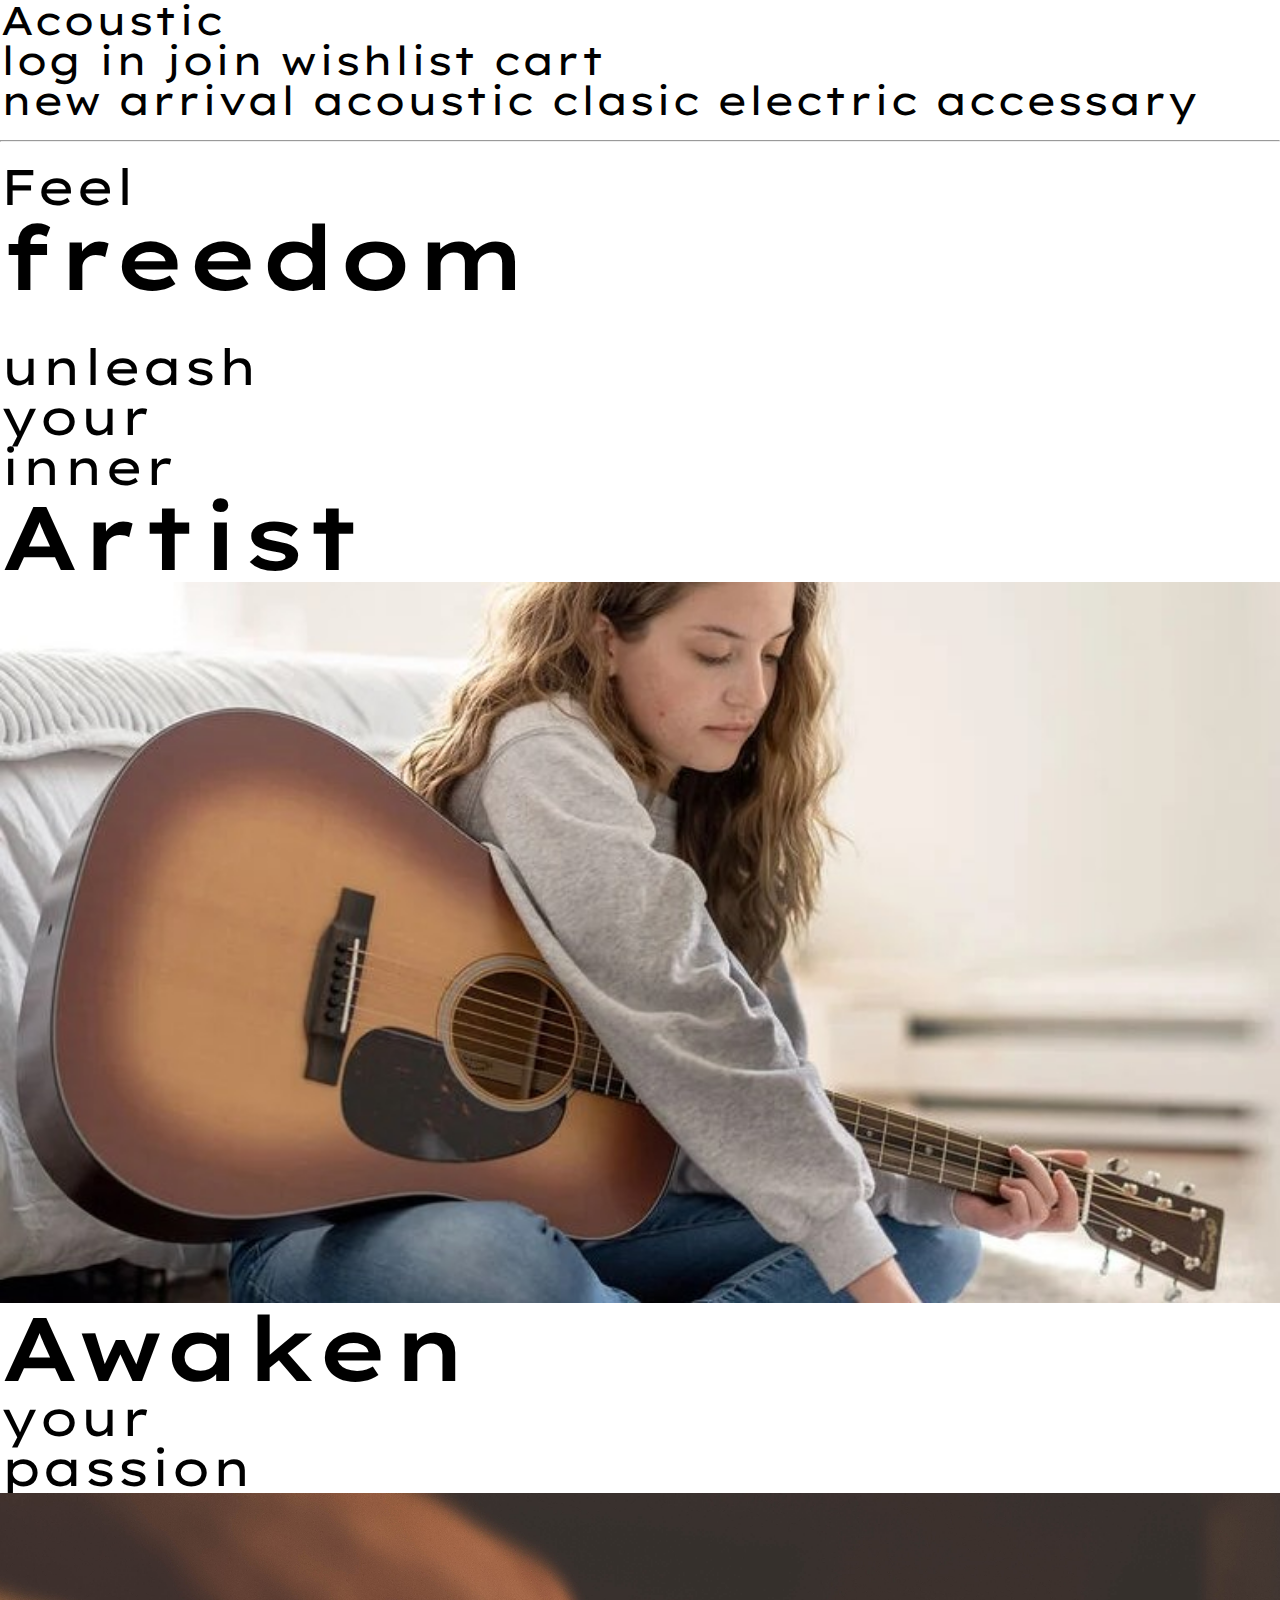
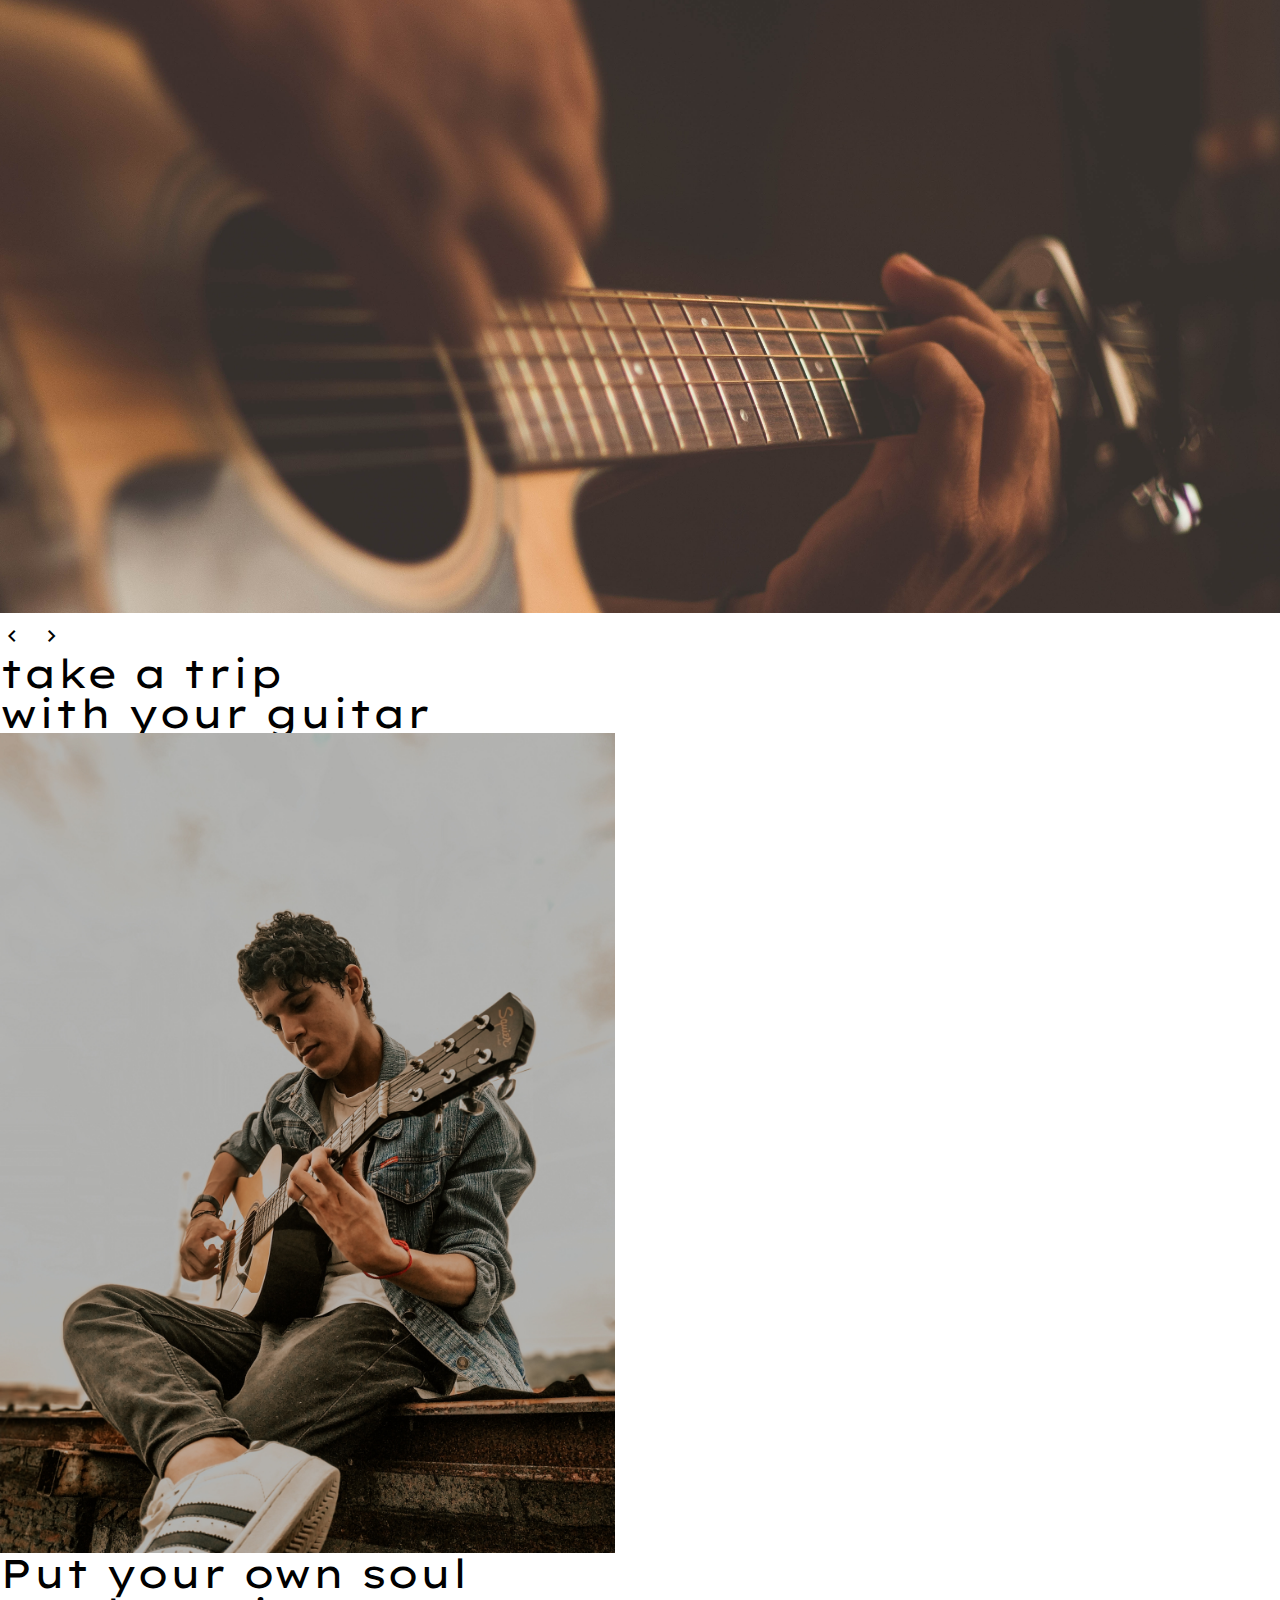
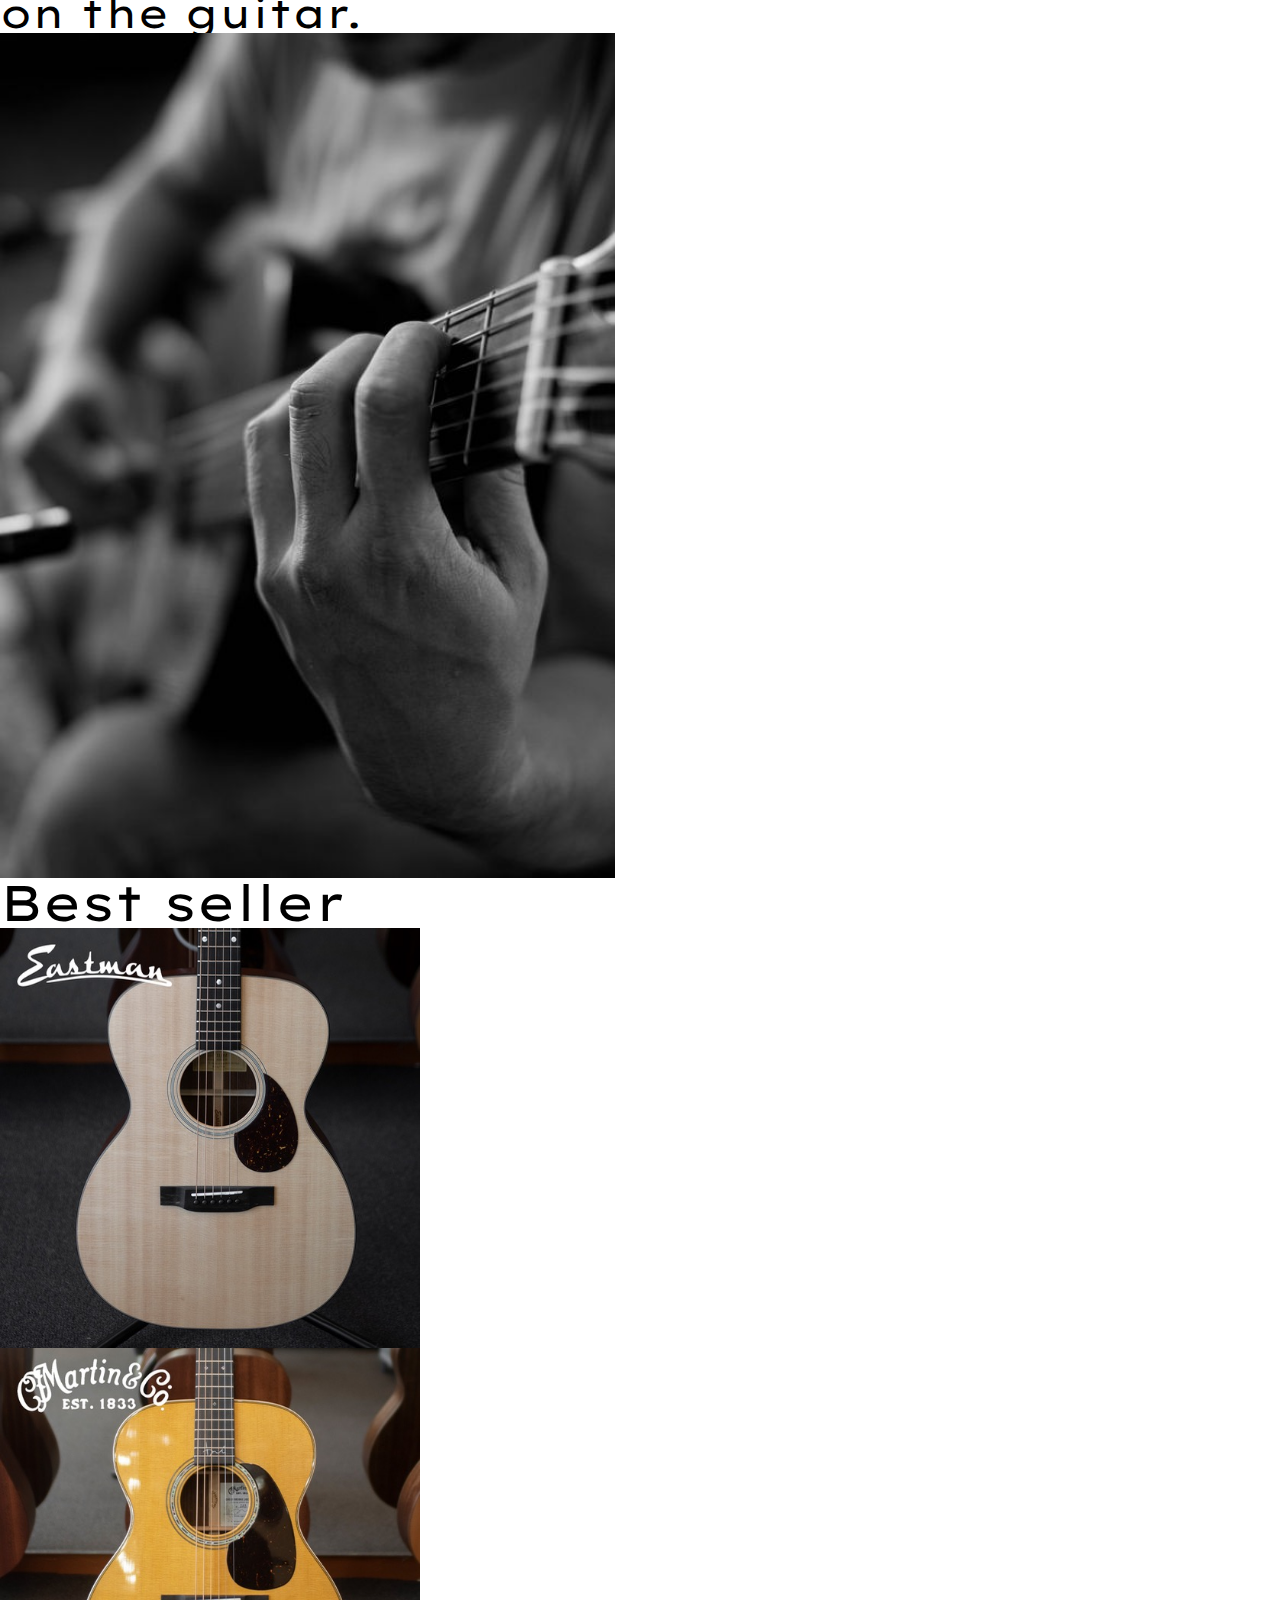
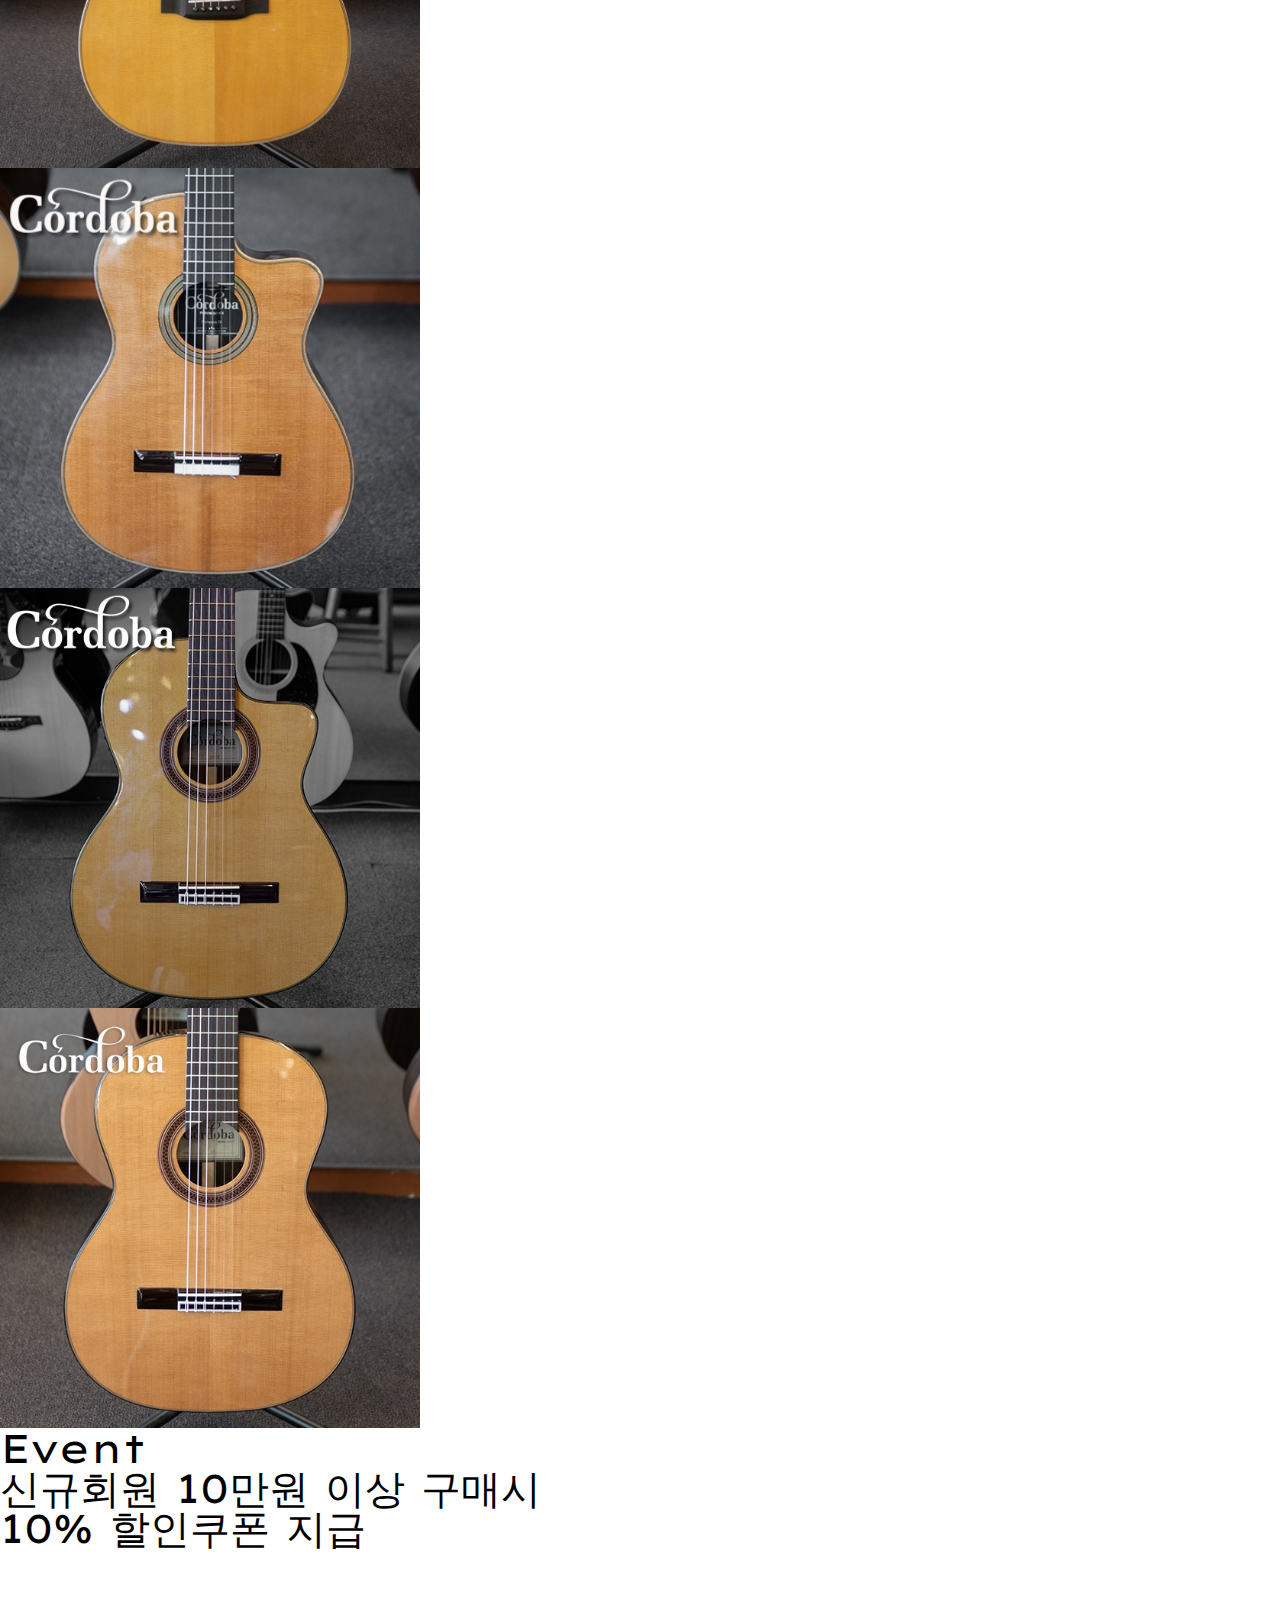
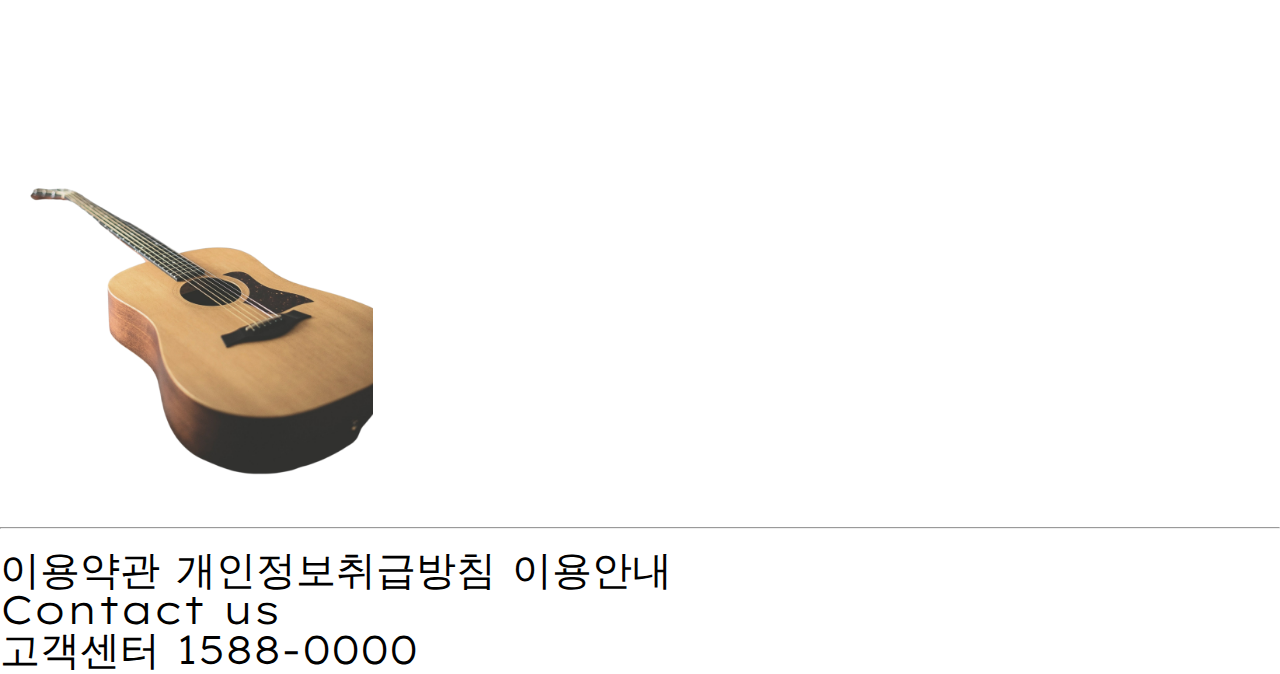
==== index.html @ c65e342c "mainpage>index, css 폴더 생성, normalize.css,reset.css 생성" ====
<!DOCTYPE html>
<html lang="en">

<head>
    <meta charset="UTF-8">
    <meta name="viewport" content="width=device-width, initial-scale=1.0">
    <title>Acoustic</title>
    <link rel="stylesheet" href="css/common.css">
    <link rel="stylesheet"
        href="https://fonts.googleapis.com/css2?family=Material+Symbols+Outlined:opsz,wght,FILL,GRAD@48,400,0,0" />
    <link rel="stylesheet" href="//cdn.jsdelivr.net/npm/slick-carousel@1.8.1/slick/slick.css" />
    <script src="//code.jquery.com/jquery-1.11.0.min.js"></script>
    <script src="//cdn.jsdelivr.net/npm/slick-carousel@1.8.1/slick/slick.min.js"></script>
    <script>
        $(document).ready(function () {
            $('.banner_slide').slick({
                dots: true,
                infinite: true,
                speed: 500,
                fade: true,
                cssEase: 'linear'
            });
            $('.best_seller_slide').slick({
                infinite: true,
                slidesToShow: 3,
                slidesToScroll: 3
            });
        });
    </script>
</head>

<body>
    <header>
        <div class="container">
            <h1><a href="index.html">Acoustic</a></h1>
            <nav>
                <ul>
                    <li class="hd_member_tt">
                        <a href="login.html">log in</a>
                        <a href="join.html">join</a>
                        <a href="wishlist.html">wishlist</a>
                        <a href="cart.html">cart</a>
                    </li>
                    <li class="hd_page_tt">
                        <a href="new_arrival.html">new arrival</a>
                        <a href="acoustic.html">acoustic</a>
                        <a href="clasic.html">clasic</a>
                        <a href="electric.html">electric</a>
                        <a href="accessary.html">accessary</a>
                    </li>
                </ul>
            </nav>
        </div>
        <hr>
    </header>
    <section class="banner">
        <ul class="banner_slide" style="font-family: 'Lexend Exa' sans-serif;">
            <li>
                <p class="banner_tt">
                    Feel <br> 
                    <span class="banner_hl">freedom</span>
                </p>
                <img src="img/banner1.jpg" alt="" width="1280px">
            </li>
            <li>
                <p class="banner_tt">
                    unleash <br> your <br> inner <br>
                    <span class="banner_hl">Artist</span>
                </p>
                <img src="img/banner2.jpg" alt="" width="1280px">
            </li>
            <li>
                <p class="banner_tt">
                    <span class="banner_hl">Awaken</span> <br> 
                    <span class="banner_small">your</span> <br> passion
                </p>
                <img src="img/banner3.jpg" alt="" width="1280px">
            </li>
        </ul>
        <span class="material-symbols-outlined next-btn">chevron_left</span>
        <span class="material-symbols-outlined prev-btn">chevron_right</span>
    </section>
    <section class="features">
        <ul class="feature_list">
            <li>
                <p>take a trip <br>with your guitar</p>
                <img src="img/feature1.jpg" alt="" width="615.2px">
            </li>
            <li>
                <p>Put your own soul <br>on the guitar.</p>
                <img src="img/feature2.jpg" alt="" width="615.2px">
            </li>
        </ul>
    </section>
    <section class="bestSeller">
        <h2 class="bestSeller_tt">Best seller</h2>
        <ul class="best_seller_slide">
            <li>
                <a href="product/Eastman 이스트만 올솔리드 E1OM 어쿠스틱 기타/Eastman 이스트만 올솔리드 E1OM 어쿠스틱 기타.html">
                    <img src="product/Eastman 이스트만 올솔리드 E1OM 어쿠스틱 기타/Eastman 이스트만 올솔리드 E1OM 어쿠스틱 기타_1.jpg" alt="" width="420px">
                </a>
            </li>
            <li>
                <a href="product/Martin 000-28 Brooke Ligertwood 브룩 리거트우드 시그니쳐/Martin 000-28 Brooke Ligertwood 브룩 리거트우드 시그니쳐.html">
                    <img src="product/Martin 000-28 Brooke Ligertwood 브룩 리거트우드 시그니쳐/Martin 000-28 Brooke Ligertwood 브룩 리거트우드 시그니쳐_1.jpg" alt="" width="420px">
                </a>
            </li>
            <li>
                <a href="product/Cordoba 코르도바 퓨전 클래식기타 Fusion Orchestra 오케스트라 CE CD (48mm 너트너비)/Cordoba 코르도바 퓨전 클래식기타 Fusion Orchestra 오케스트라 CE CD (48mm 너트너비).html">
                    <img src="product/Cordoba 코르도바 퓨전 클래식기타 Fusion Orchestra 오케스트라 CE CD (48mm 너트너비)/Cordoba 코르도바 퓨전 클래식기타 Fusion Orchestra 오케스트라 CE CD (48mm 너트너비)_1.jpg" alt="" width="420px">
                </a>
            </li>
            <li>
                <a href="Cordoba 코르도바 클래식기타 C7-CE.html">
                    <img src="product/Cordoba 코르도바 클래식기타 C7-CE/Cordoba 코르도바 클래식기타 C7-CE.jpg" alt="" width="420px">
                </a>
            </li>
            <li>
                <a href="Cordoba 코르도바 C7 CD 입문용 클래식기타.html">
                    <img src="product/Cordoba 코르도바 C7 CD 입문용 클래식기타/Cordoba 코르도바 C7 CD 입문용 클래식기타.jpg" alt="" width="420px">
                </a>
            </li>
        </ul>
    </section>
    <section class="event">
        <div class="event_text">
            <span>Event</span><br>
            <span>신규회원 10만원 이상 구매시</span><br>
            <span>10% 할인쿠폰 지급</span>
        </div>
        <img src="img/event.png" alt="" height="558.6px">
    </section>
    <footer>
        <hr>
        <ul class="footer_tt">
            <li>
                <a href="#">이용약관</a>
                <a href="#">개인정보취급방침</a>
                <a href="#">이용안내</a>
            </li>
        </ul>
        <div class="contact_us_tt">
            <p>Contact us</p>
            <p>고객센터 1588-0000</p>
        </div>
    </footer>
</body>

</html>
---- css/common.css ----
@import url(normalize.css);
@import url(reset.css);
@import url('https://fonts.googleapis.com/css2?family=Inter&family=Lexend&family=Lexend+Deca:wght@300&family=Lexend+Exa&family=Lexend+Giga:wght@200;300;400;600;700&family=Lexend+Mega:wght@600&display=swap');

/* 레이아웃 */
section{
    width: 1280px;
    margin: 0 auto;
}

/* 제목 위계 */
body{
    font-size: 40px;
    font-family: 'Lexend Giga', sans-serif;
}
.banner_tt{
    font-size: 50px;
    font-family: 'Lexend Exa' sans-serif;
}
.banner_hl{
    font-size: 90px;
    font-family: 'Lexend Mega', sans-serif; 
    font-weight: 600;
}
.banner_samall{
    font-size: 40px;
}
.bestSeller_tt{
    font-size: 50px;
}
.head_tt{
    font-family: 'Inter', sans-serif;
}
.footer_tt{
    font-weight: 200;
}
.contact_us_tt{
    font-weight: 300;
}
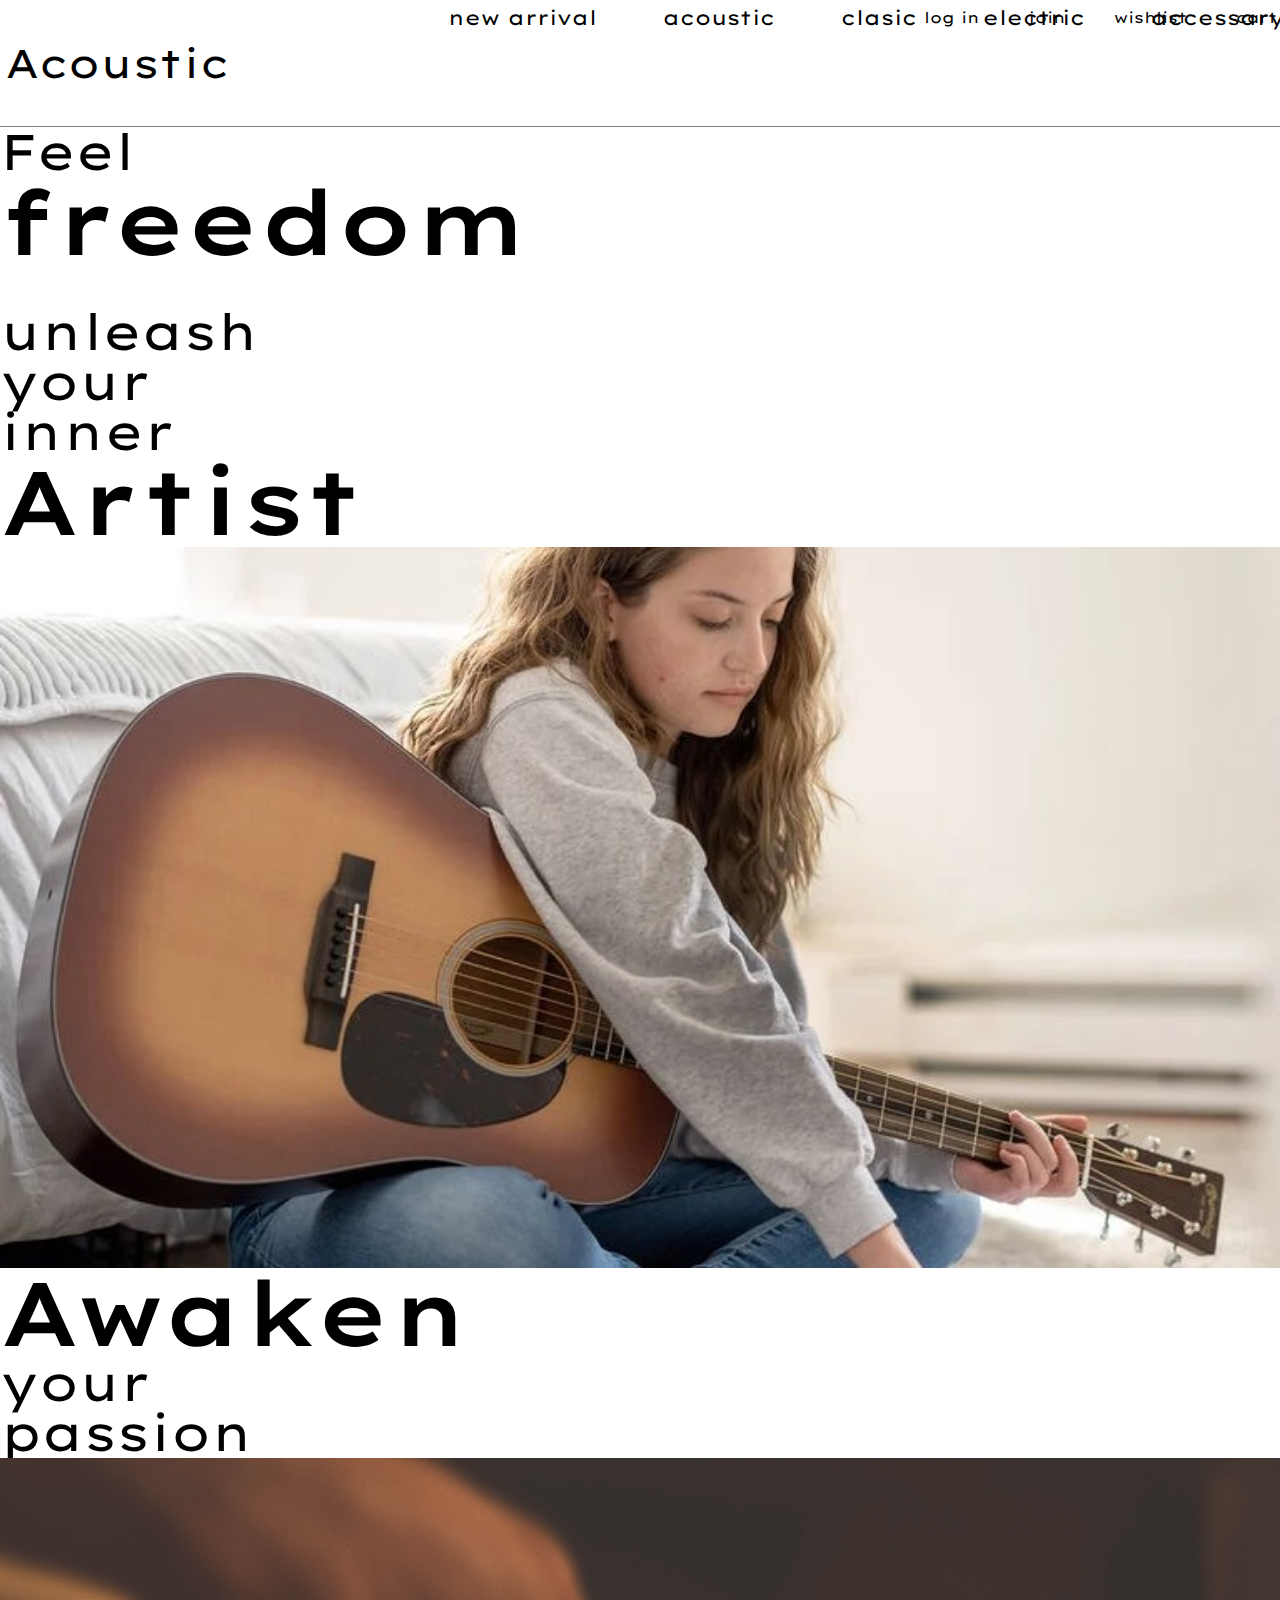
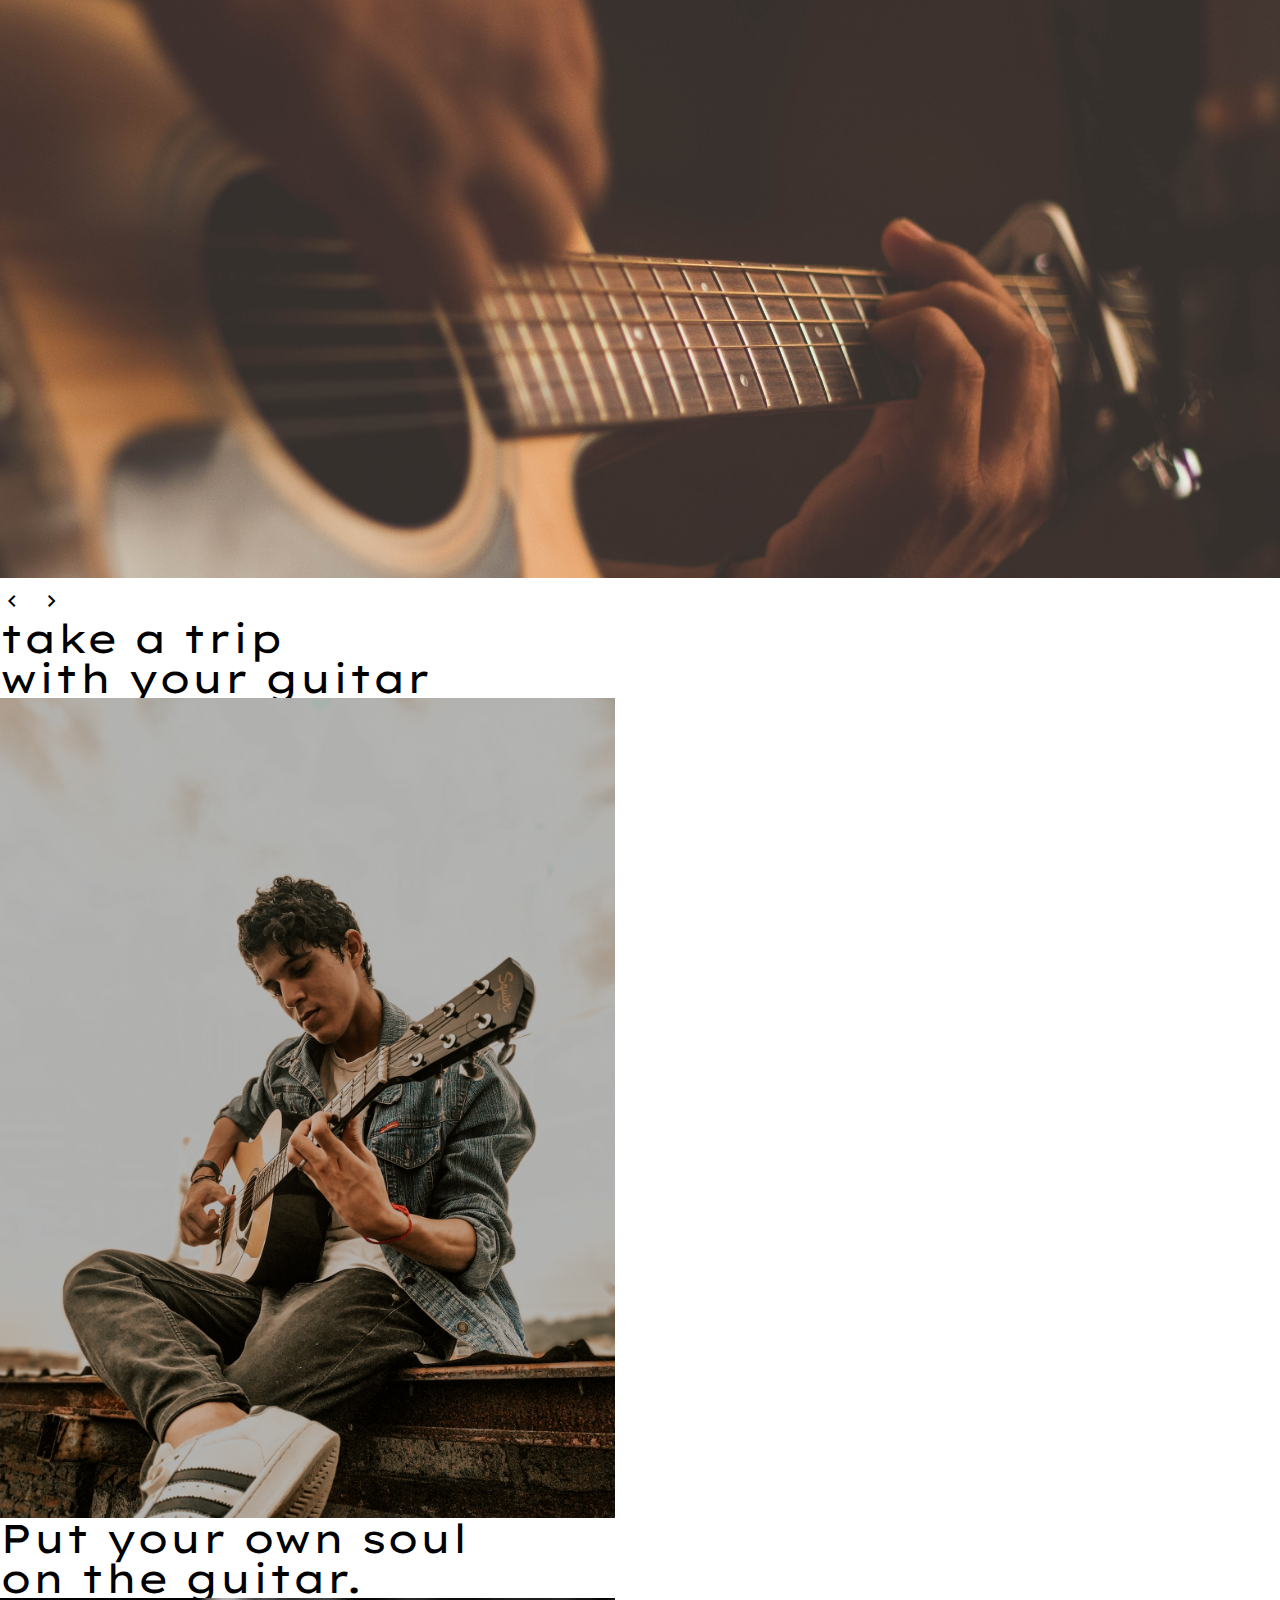
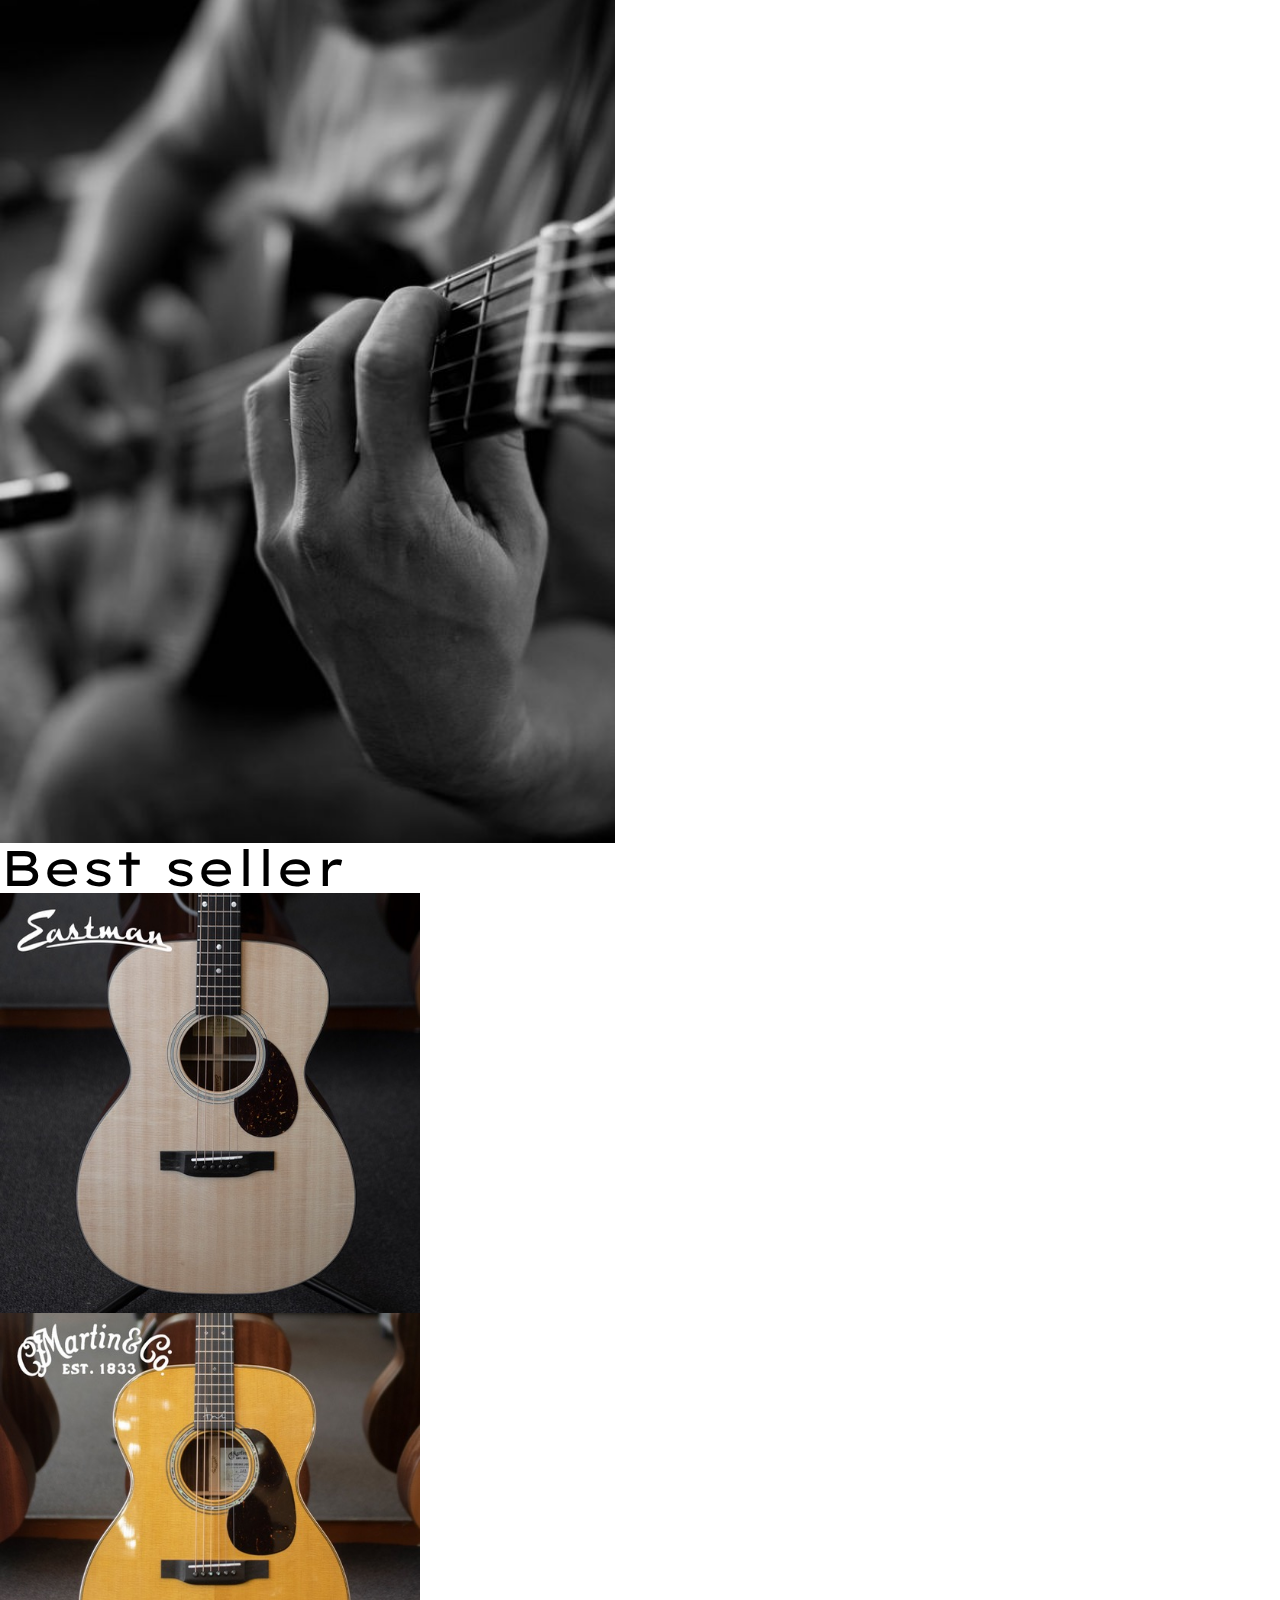
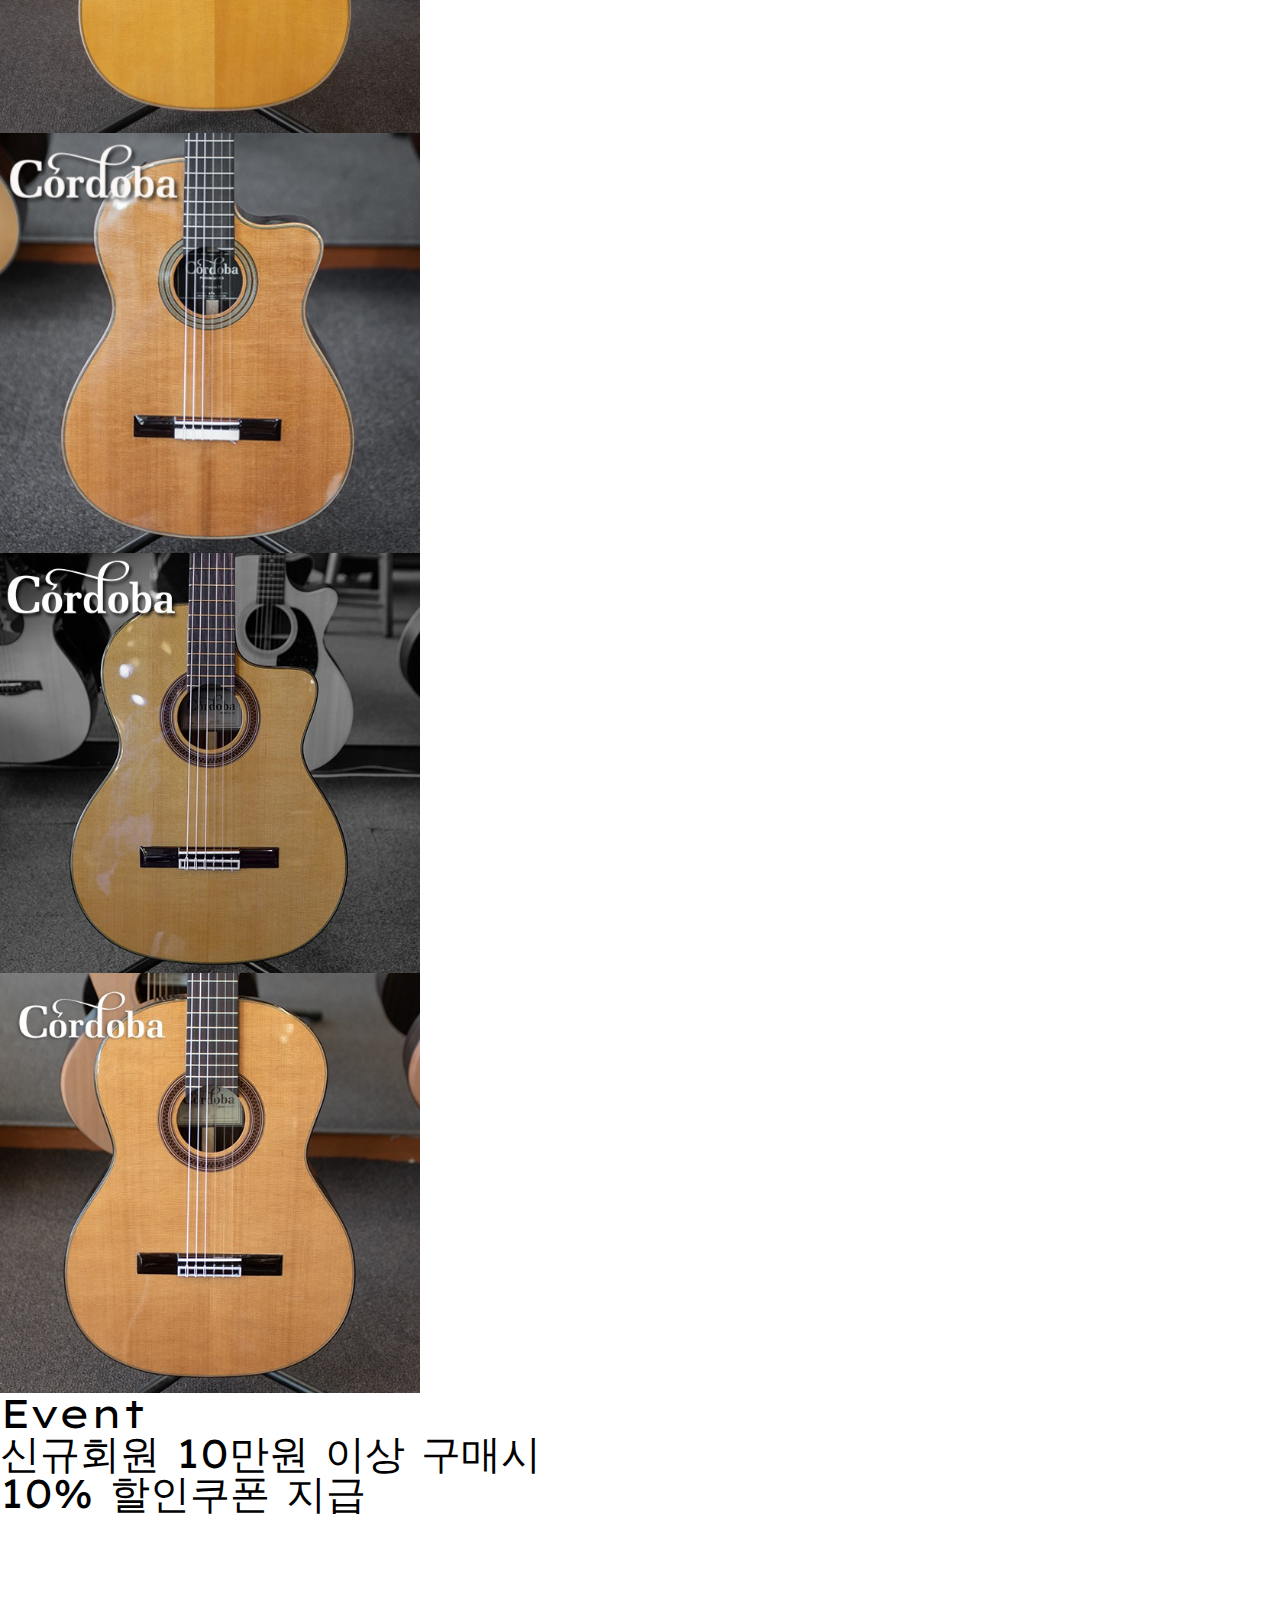
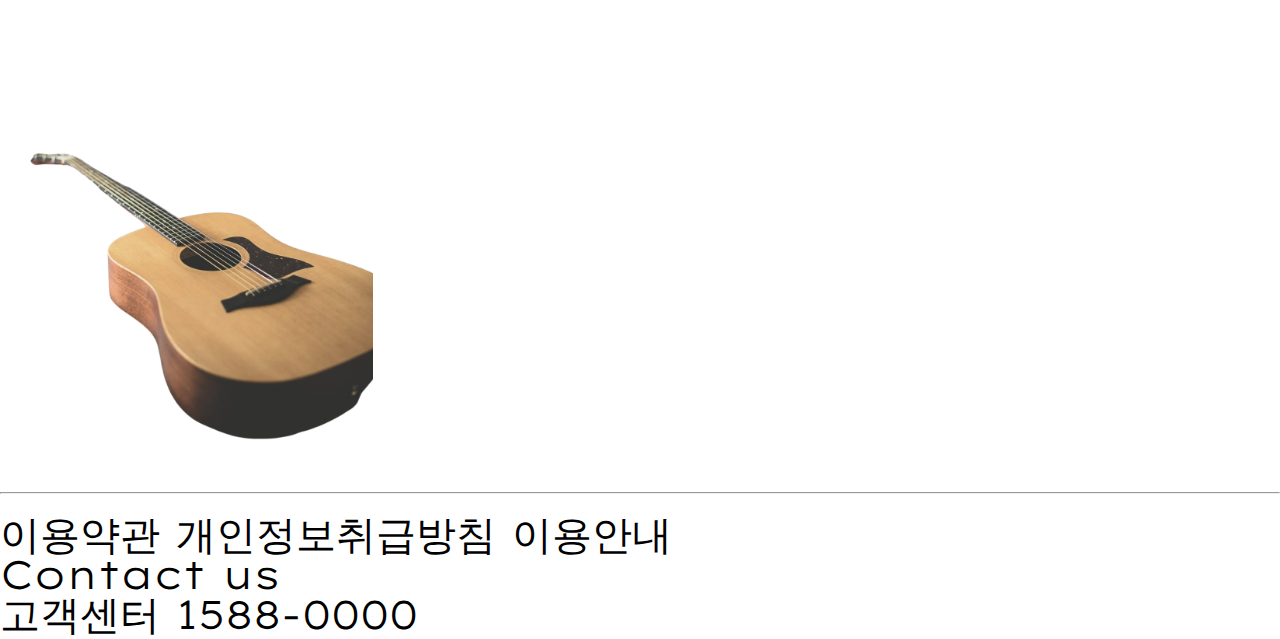
==== commit ec2de877: "header CSS 추가" ====
--- a/index.html
+++ b/index.html
@@ -34,7 +34,7 @@
         <div class="container">
             <h1><a href="index.html">Acoustic</a></h1>
             <nav>
-                <ul>
+                <ul class="header_list">
                     <li class="hd_member_tt">
                         <a href="login.html">log in</a>
                         <a href="join.html">join</a>
@@ -51,7 +51,6 @@
                 </ul>
             </nav>
         </div>
-        <hr>
     </header>
     <section class="banner">
         <ul class="banner_slide" style="font-family: 'Lexend Exa' sans-serif;">
@@ -128,7 +127,7 @@
             <span>신규회원 10만원 이상 구매시</span><br>
             <span>10% 할인쿠폰 지급</span>
         </div>
-        <img src="img/event.png" alt="" height="558.6px">
+        <img class="eventImg" src="img/event.png" alt="" height="558.6px">
     </section>
     <footer>
         <hr>
--- a/css/common.css
+++ b/css/common.css
@@ -3,37 +3,99 @@
 @import url('https://fonts.googleapis.com/css2?family=Inter&family=Lexend&family=Lexend+Deca:wght@300&family=Lexend+Exa&family=Lexend+Giga:wght@200;300;400;600;700&family=Lexend+Mega:wght@600&display=swap');
 
 /* 레이아웃 */
-section{
+section {
     width: 1280px;
     margin: 0 auto;
 }
 
 /* 제목 위계 */
-body{
+body {
     font-size: 40px;
     font-family: 'Lexend Giga', sans-serif;
 }
-.banner_tt{
+
+.hd_member_tt {
+    font-size: 15px;
+    line-height: 26px;
+}
+
+.hd_page_tt {
+    font-size: 20px;
+    line-height: 26px;
+}
+
+.banner_tt {
     font-size: 50px;
     font-family: 'Lexend Exa' sans-serif;
 }
-.banner_hl{
+
+.banner_hl {
     font-size: 90px;
-    font-family: 'Lexend Mega', sans-serif; 
+    font-family: 'Lexend Mega', sans-serif;
     font-weight: 600;
 }
-.banner_samall{
+
+.banner_samall {
     font-size: 40px;
 }
-.bestSeller_tt{
+
+.bestSeller_tt {
     font-size: 50px;
 }
-.head_tt{
+
+.head_tt {
     font-family: 'Inter', sans-serif;
 }
-.footer_tt{
+
+.footer_tt {
     font-weight: 200;
 }
-.contact_us_tt{
+
+.contact_us_tt {
     font-weight: 300;
+}
+
+/* 헤더 */
+header {
+    width: 1920px auto;
+    flex-shrink: 0;
+    padding: 5px;
+    border-bottom: 1px solid gray;
+}
+
+.container{
+    width: 1280px;
+    margin: 0 auto;
+    display: flex;
+    justify-content: space-between;
+    align-items: center;
+}
+
+.header_list{
+    position: relative;
+    height: 116px;
+}
+
+.hd_page_tt {
+    flex-direction: row;
+    flex-shrink: 0;
+}
+
+.hd_page_tt a{
+    padding-left: 58px;
+}
+
+.hd_member_tt{
+    position: absolute;
+    top: 0;
+    right: 8px;
+    text-align: center;
+}
+
+.hd_member_tt a{
+    padding-left: 43px;
+}
+
+body>header>hr{
+    width: 1920px;
 }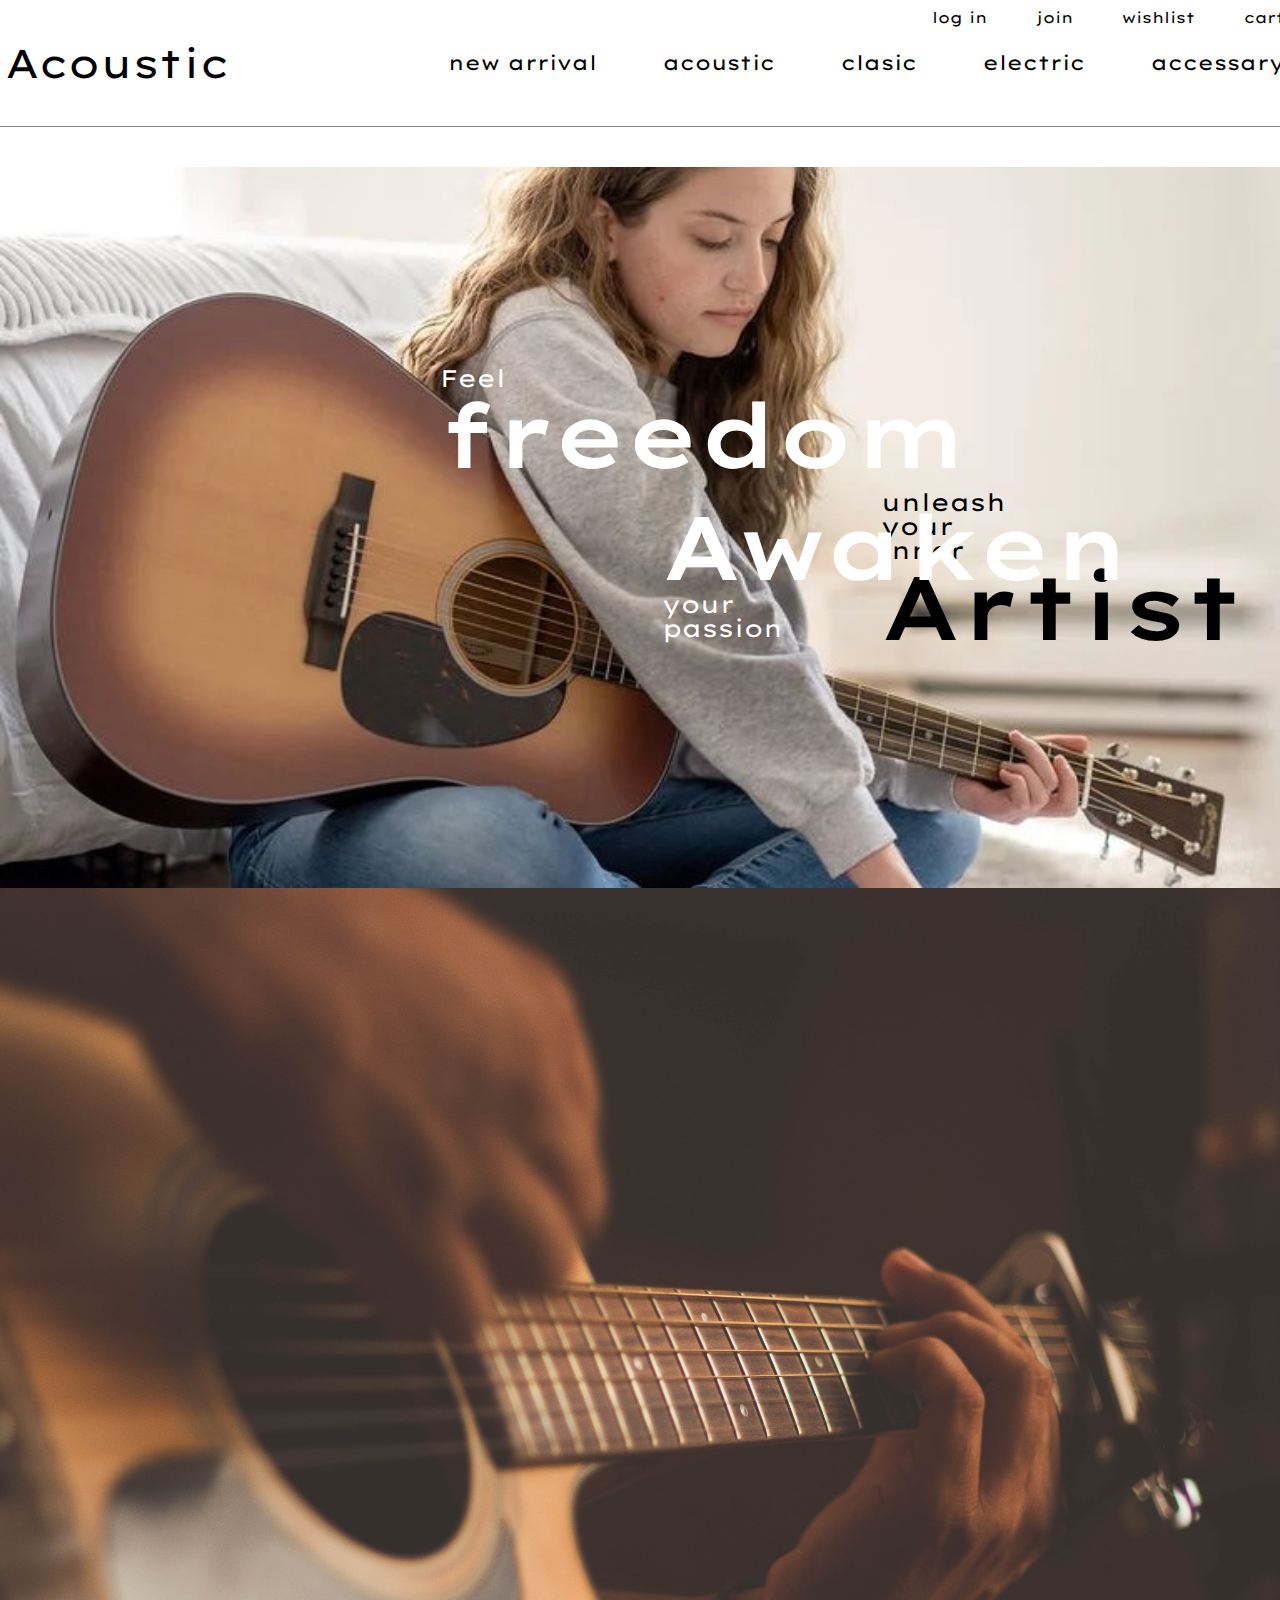
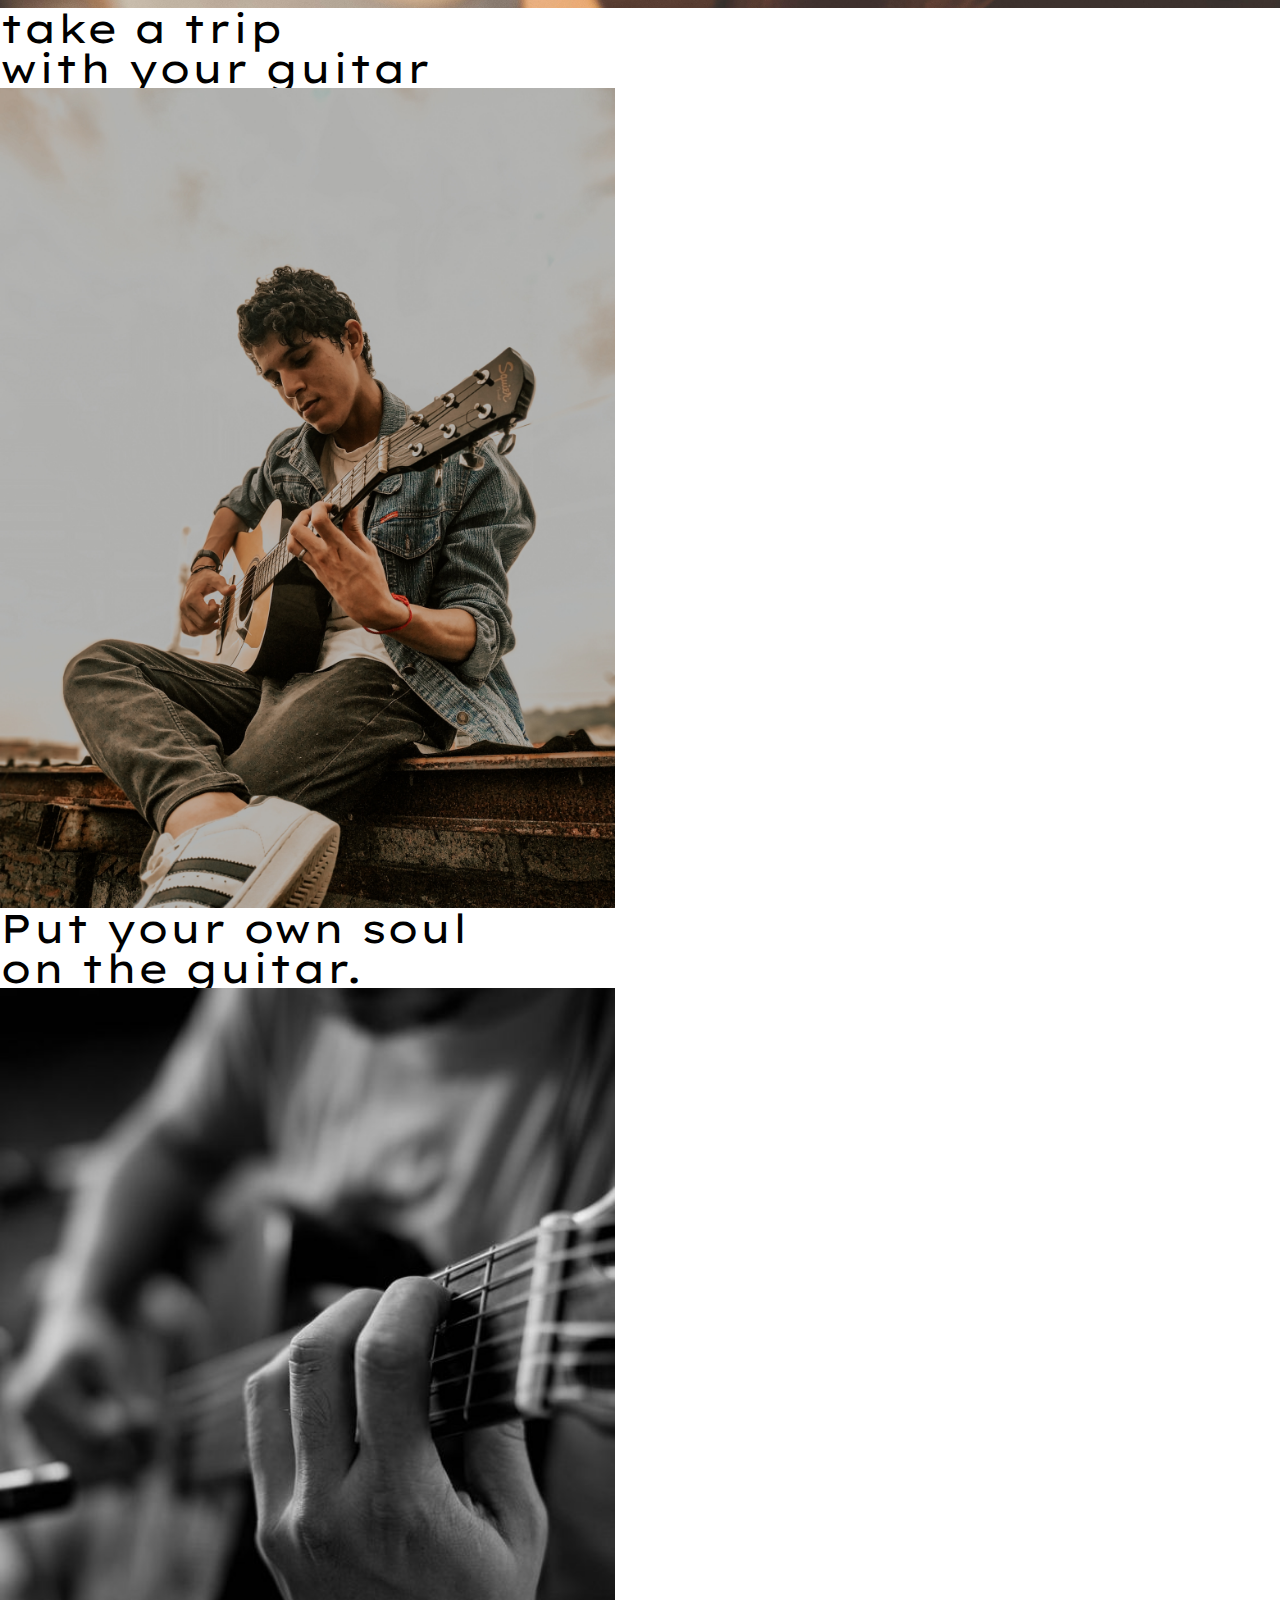
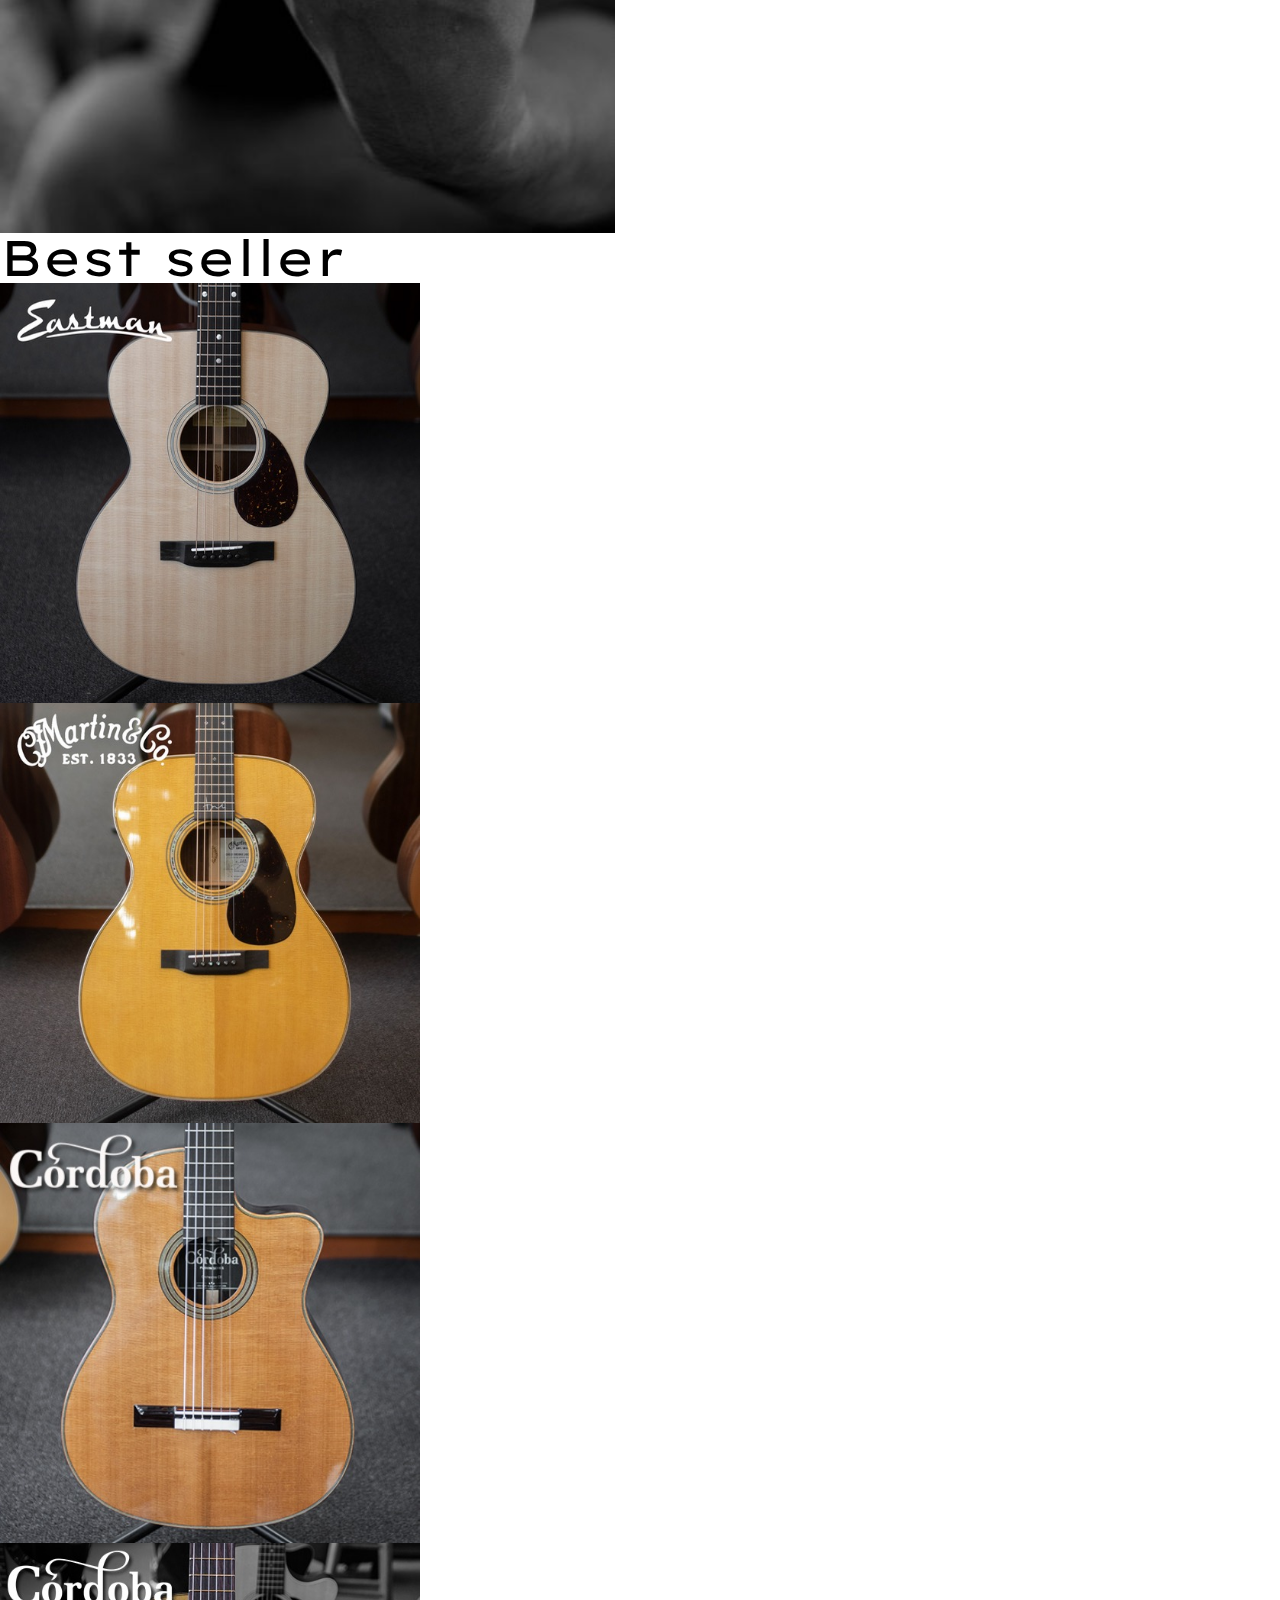
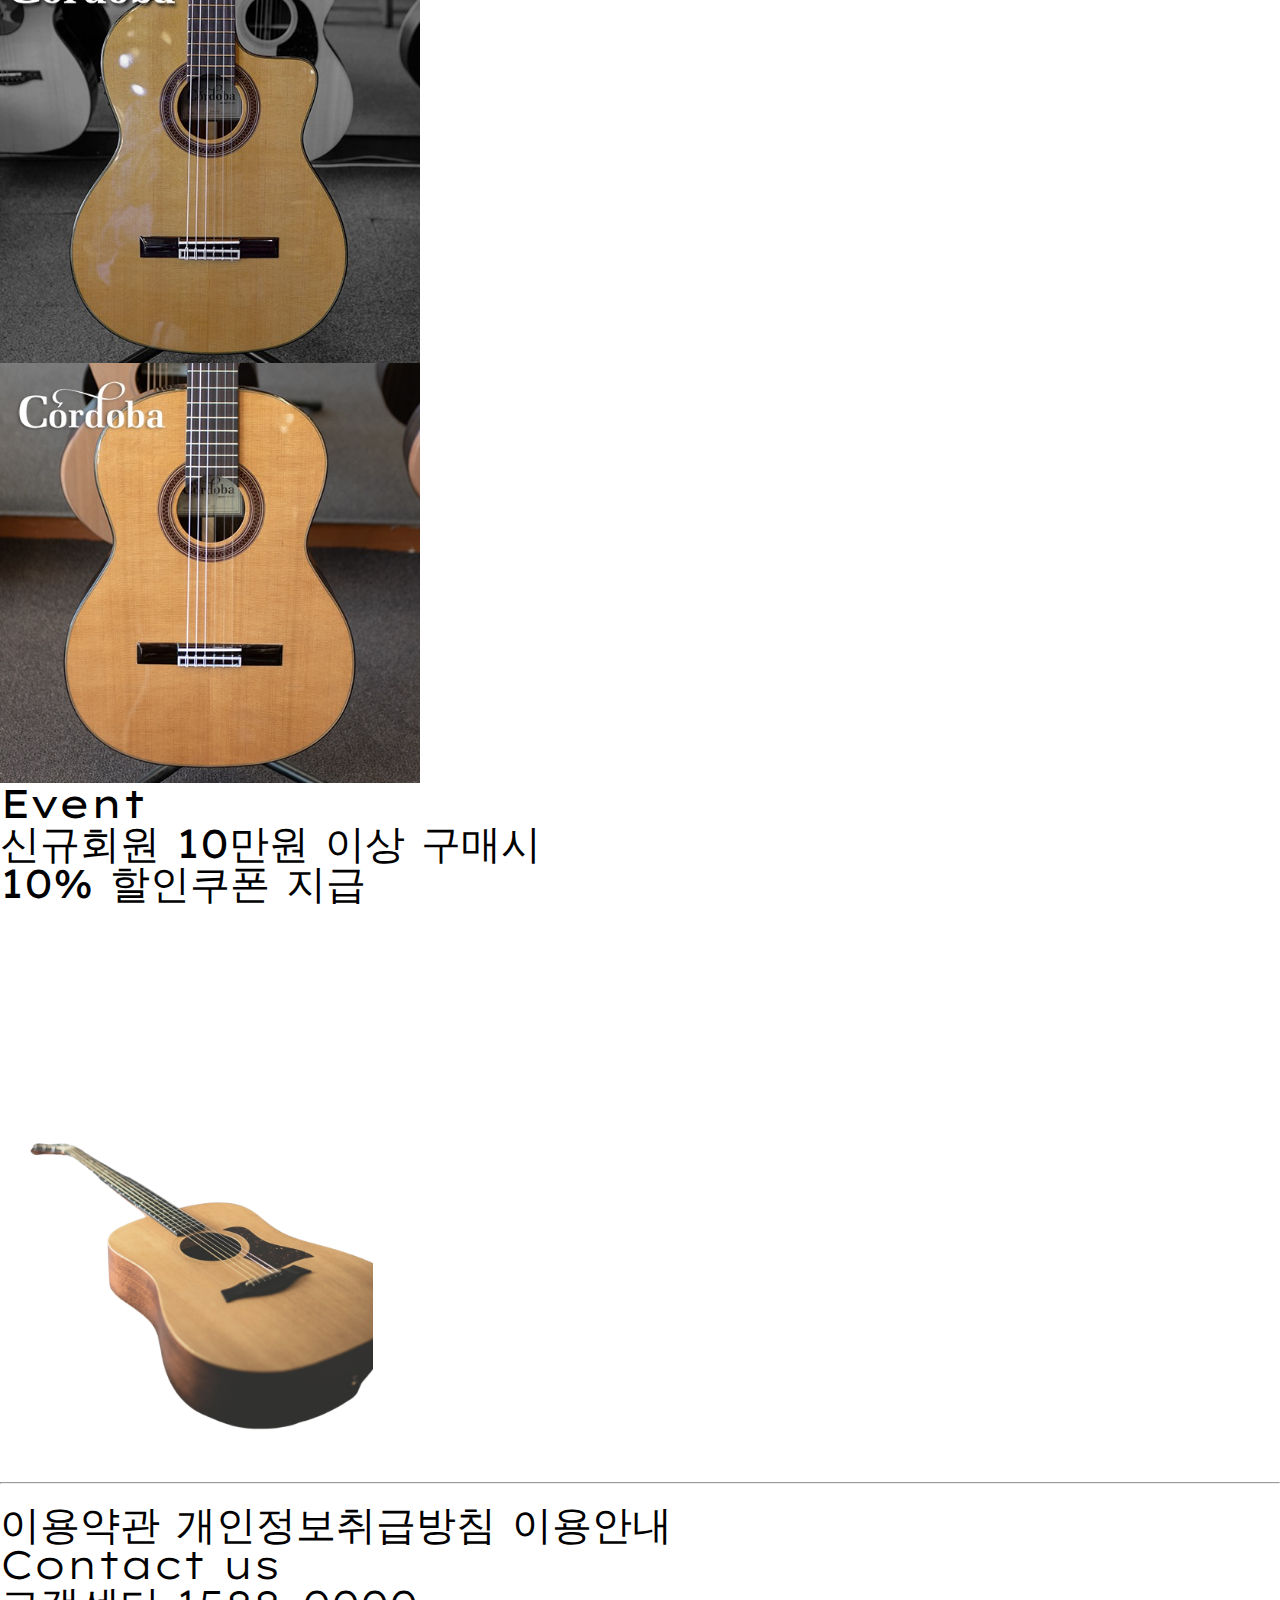
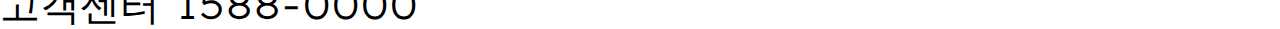
==== commit 818beb6d: "베너 CSS 완성" ====
--- a/index.html
+++ b/index.html
@@ -6,19 +6,23 @@
     <meta name="viewport" content="width=device-width, initial-scale=1.0">
     <title>Acoustic</title>
     <link rel="stylesheet" href="css/common.css">
+    <!-- <link rel="stylesheet"
+        href="https://fonts.googleapis.com/css2?family=Material+Symbols+Outlined:opsz,wght,FILL,GRAD@48,400,0,0" /> -->
     <link rel="stylesheet"
-        href="https://fonts.googleapis.com/css2?family=Material+Symbols+Outlined:opsz,wght,FILL,GRAD@48,400,0,0" />
+        href="https://fonts.googleapis.com/css2?family=Material+Icons+Outlined">
+
     <link rel="stylesheet" href="//cdn.jsdelivr.net/npm/slick-carousel@1.8.1/slick/slick.css" />
     <script src="//code.jquery.com/jquery-1.11.0.min.js"></script>
     <script src="//cdn.jsdelivr.net/npm/slick-carousel@1.8.1/slick/slick.min.js"></script>
     <script>
         $(document).ready(function () {
             $('.banner_slide').slick({
-                dots: true,
                 infinite: true,
                 speed: 500,
                 fade: true,
-                cssEase: 'linear'
+                cssEase: 'linear',
+                autoplay:true,
+                autoplaySpeed:1500
             });
             $('.best_seller_slide').slick({
                 infinite: true,
@@ -55,29 +59,27 @@
     <section class="banner">
         <ul class="banner_slide" style="font-family: 'Lexend Exa' sans-serif;">
             <li>
-                <p class="banner_tt">
+                <p class="banner_tt_1">
                     Feel <br> 
                     <span class="banner_hl">freedom</span>
                 </p>
                 <img src="img/banner1.jpg" alt="" width="1280px">
             </li>
             <li>
-                <p class="banner_tt">
+                <p class="banner_tt_2">
                     unleash <br> your <br> inner <br>
                     <span class="banner_hl">Artist</span>
                 </p>
                 <img src="img/banner2.jpg" alt="" width="1280px">
             </li>
             <li>
-                <p class="banner_tt">
+                <p class="banner_tt_3">
                     <span class="banner_hl">Awaken</span> <br> 
                     <span class="banner_small">your</span> <br> passion
                 </p>
                 <img src="img/banner3.jpg" alt="" width="1280px">
             </li>
         </ul>
-        <span class="material-symbols-outlined next-btn">chevron_left</span>
-        <span class="material-symbols-outlined prev-btn">chevron_right</span>
     </section>
     <section class="features">
         <ul class="feature_list">
--- a/css/common.css
+++ b/css/common.css
@@ -57,45 +57,155 @@
 
 /* 헤더 */
 header {
+    position: relative;
     width: 1920px auto;
     flex-shrink: 0;
     padding: 5px;
     border-bottom: 1px solid gray;
 }
 
-.container{
+.container {
     width: 1280px;
     margin: 0 auto;
-    display: flex;
+    display:flex;
     justify-content: space-between;
     align-items: center;
-}
-
-.header_list{
     position: relative;
+}
+
+.header_list {
     height: 116px;
 }
 
 .hd_page_tt {
-    flex-direction: row;
-    flex-shrink: 0;
+    position:absolute;
+    top: 50%;
+    right: 0;
+    transform: translateY(-50%);
+    white-space: nowrap;
+    padding-left: 58px;
+    max-width: 80%;
+    overflow: hidden;
+    text-overflow: ellipsis;
 }
 
 .hd_page_tt a{
     padding-left: 58px;
 }
 
-.hd_member_tt{
-    position: absolute;
-    top: 0;
-    right: 8px;
-    text-align: center;
-}
-
 .hd_member_tt a{
     padding-left: 43px;
 }
 
 body>header>hr{
     width: 1920px;
-}+}
+
+/* 베너 */
+.banner{
+    width: 1280px;
+    height: 600;
+}
+.material-symbols-outlined {
+    font-family: 'Material Icons Outlined';
+    font-size: 24px;
+    font-weight: normal;
+    font-style: normal;
+    font-display: block;
+    white-space: nowrap;
+    word-wrap: normal;
+    direction: ltr;
+  }
+  
+  .slick-prev,
+  .slick-next {
+    position: absolute;
+    top: 50%;
+    transform: translateY(-50%);
+    z-index: 1;
+    font-size: 0;
+    line-height: 0;
+    cursor: pointer;
+    transition: all .3s ease;
+    width: 50px;
+    height: 50px;
+    padding: 0;
+    border: none;
+    outline: none;
+    background-color: transparent;
+  }
+  
+  .slick-prev:hover,
+  .slick-next:hover {
+    background-color: rgba(0, 0, 0, 0.3);
+    color: #fff;
+  }
+  
+  .slick-prev:before,
+  .slick-next:before {
+    font-family: "Material Icons Outlined";
+    font-weight: normal;
+    font-style: normal;
+    font-size: 24px;
+    display: inline-block;
+    width: 1em;
+    margin-right: 0.25em;
+    text-transform: none;
+    line-height: 1;
+    content: attr(data-icon);
+    color: #000;
+  }
+  
+  .slick-prev {
+    left: 20px;
+  }
+  
+  .slick-prev:before {
+    content: "chevron_left";
+  }
+  
+  .slick-next {
+    right: 20px;
+  }
+  
+  .slick-next:before {
+    content: "chevron_right";
+  }
+
+  .slick-dots{
+    display: none;
+  }
+
+  .banner {
+    position: relative;
+  }
+  
+  .banner_tt_1 {
+    position: absolute;
+    top: 20%;
+    left: 55%;
+    transform: translate(-50%, -50%);
+    font-size: 24px;
+    color: #fff;
+  }
+
+  .banner_tt_2 {
+    position: absolute;
+    top: 30%;
+    left: 83%;
+    transform: translate(-50%, -50%);
+    font-size: 24px;
+    color: #000;
+  }
+
+  .banner_tt_3 {
+    position: absolute;
+    top: 30%;
+    left: 70%;
+    transform: translate(-50%, -50%);
+    font-size: 24px;
+    color: #fff;
+  }
+
+  /* features */
+  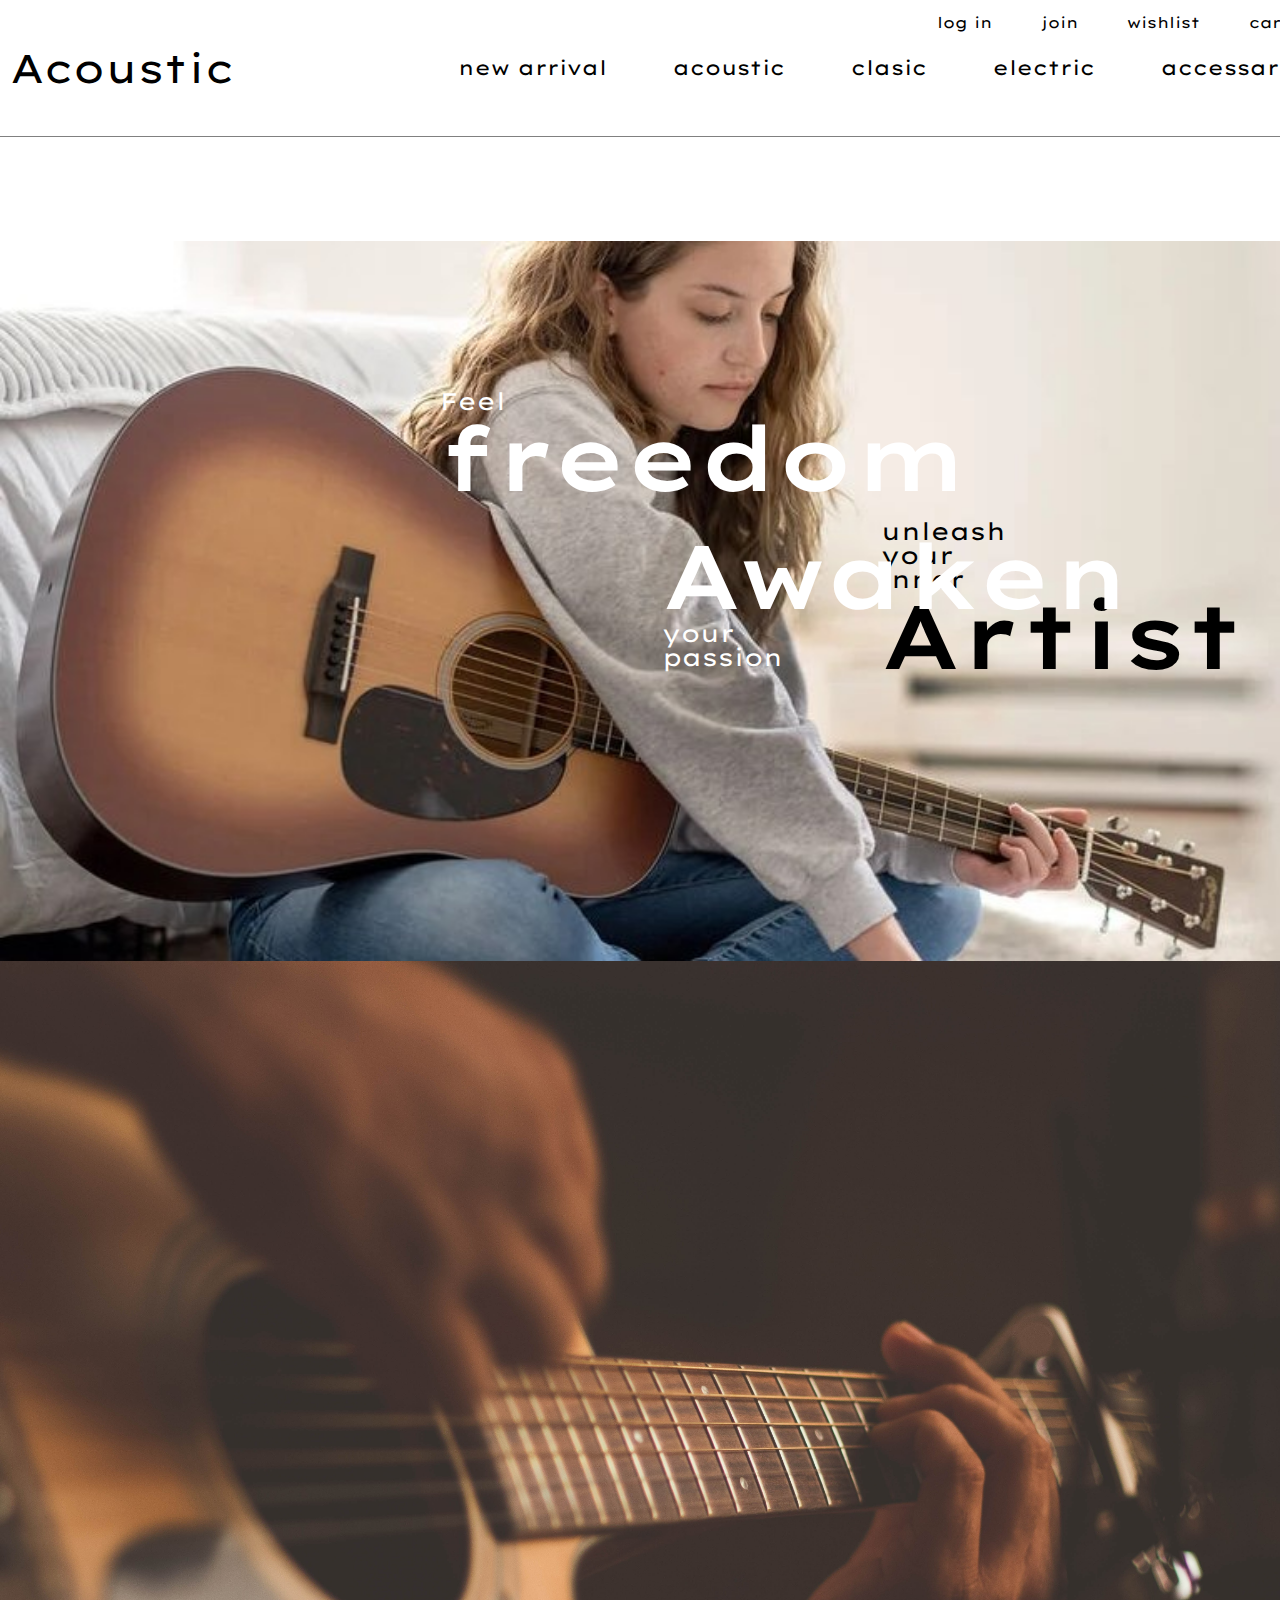
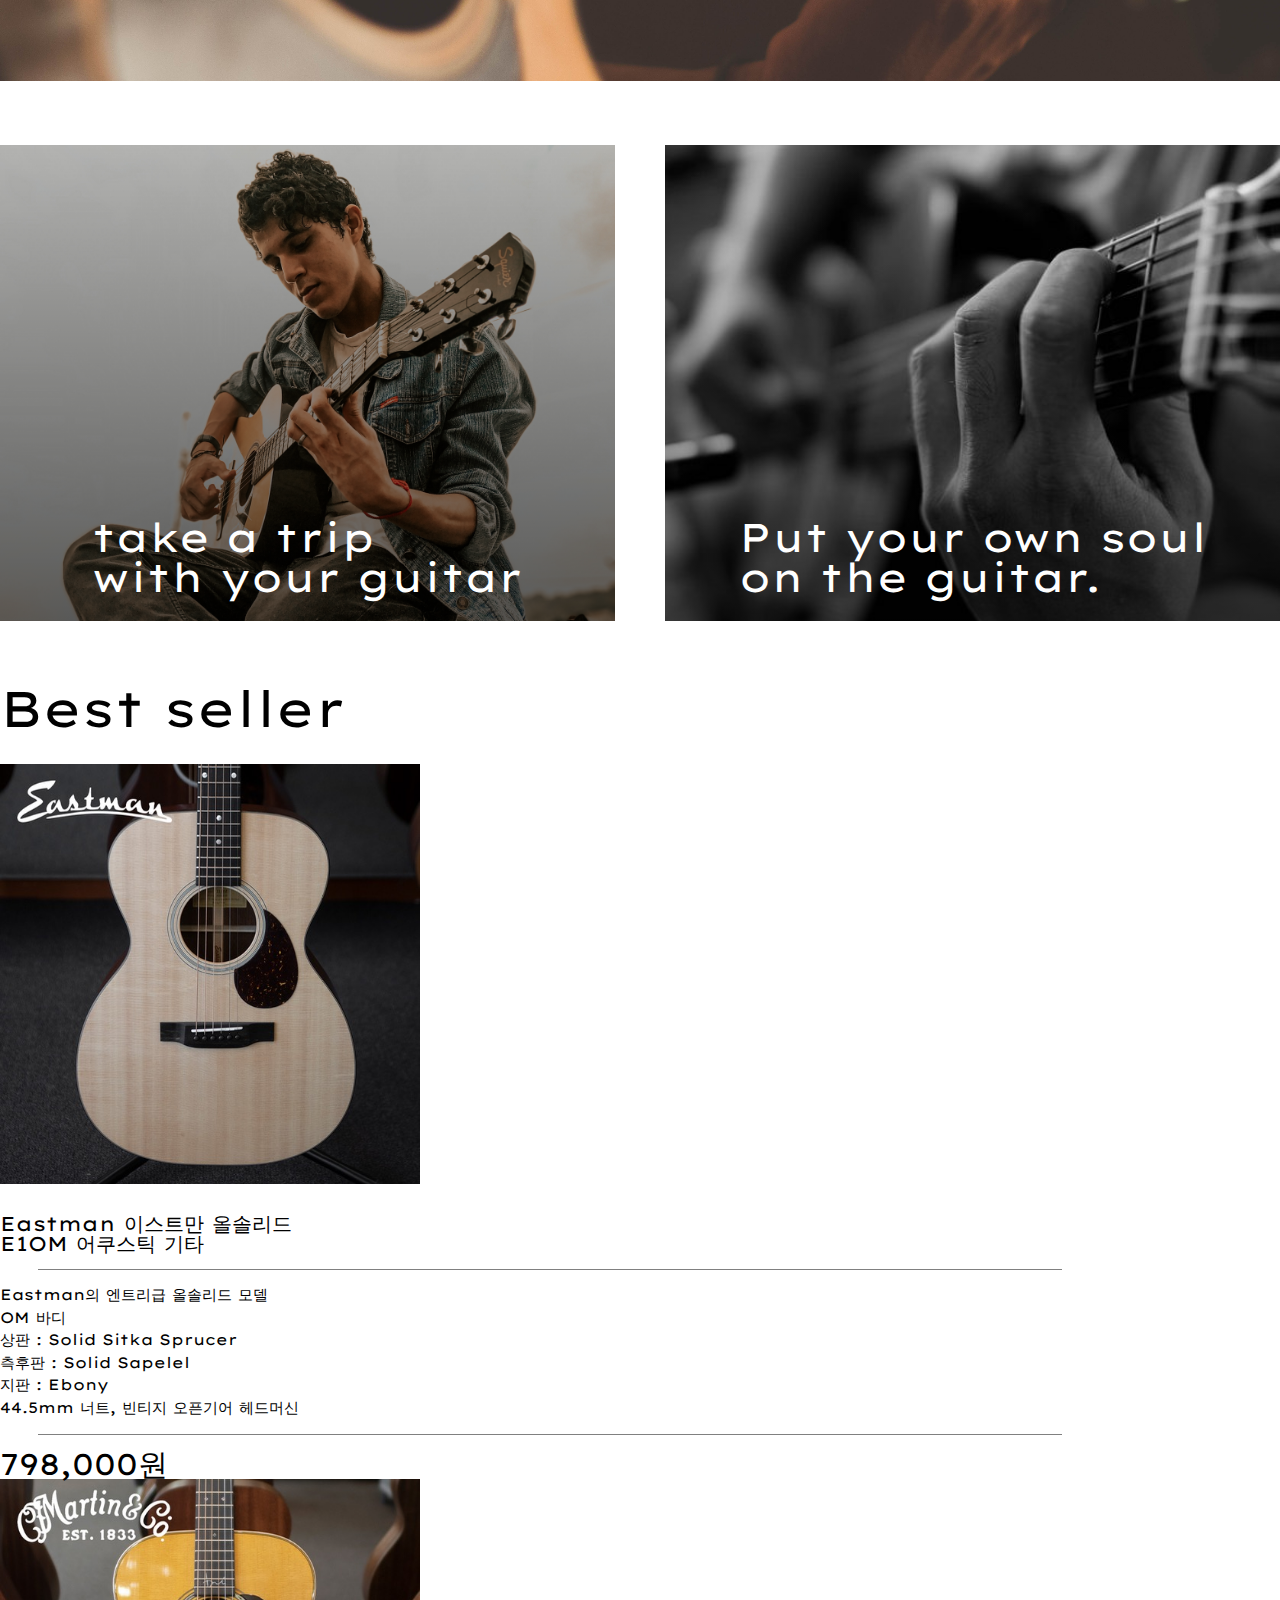
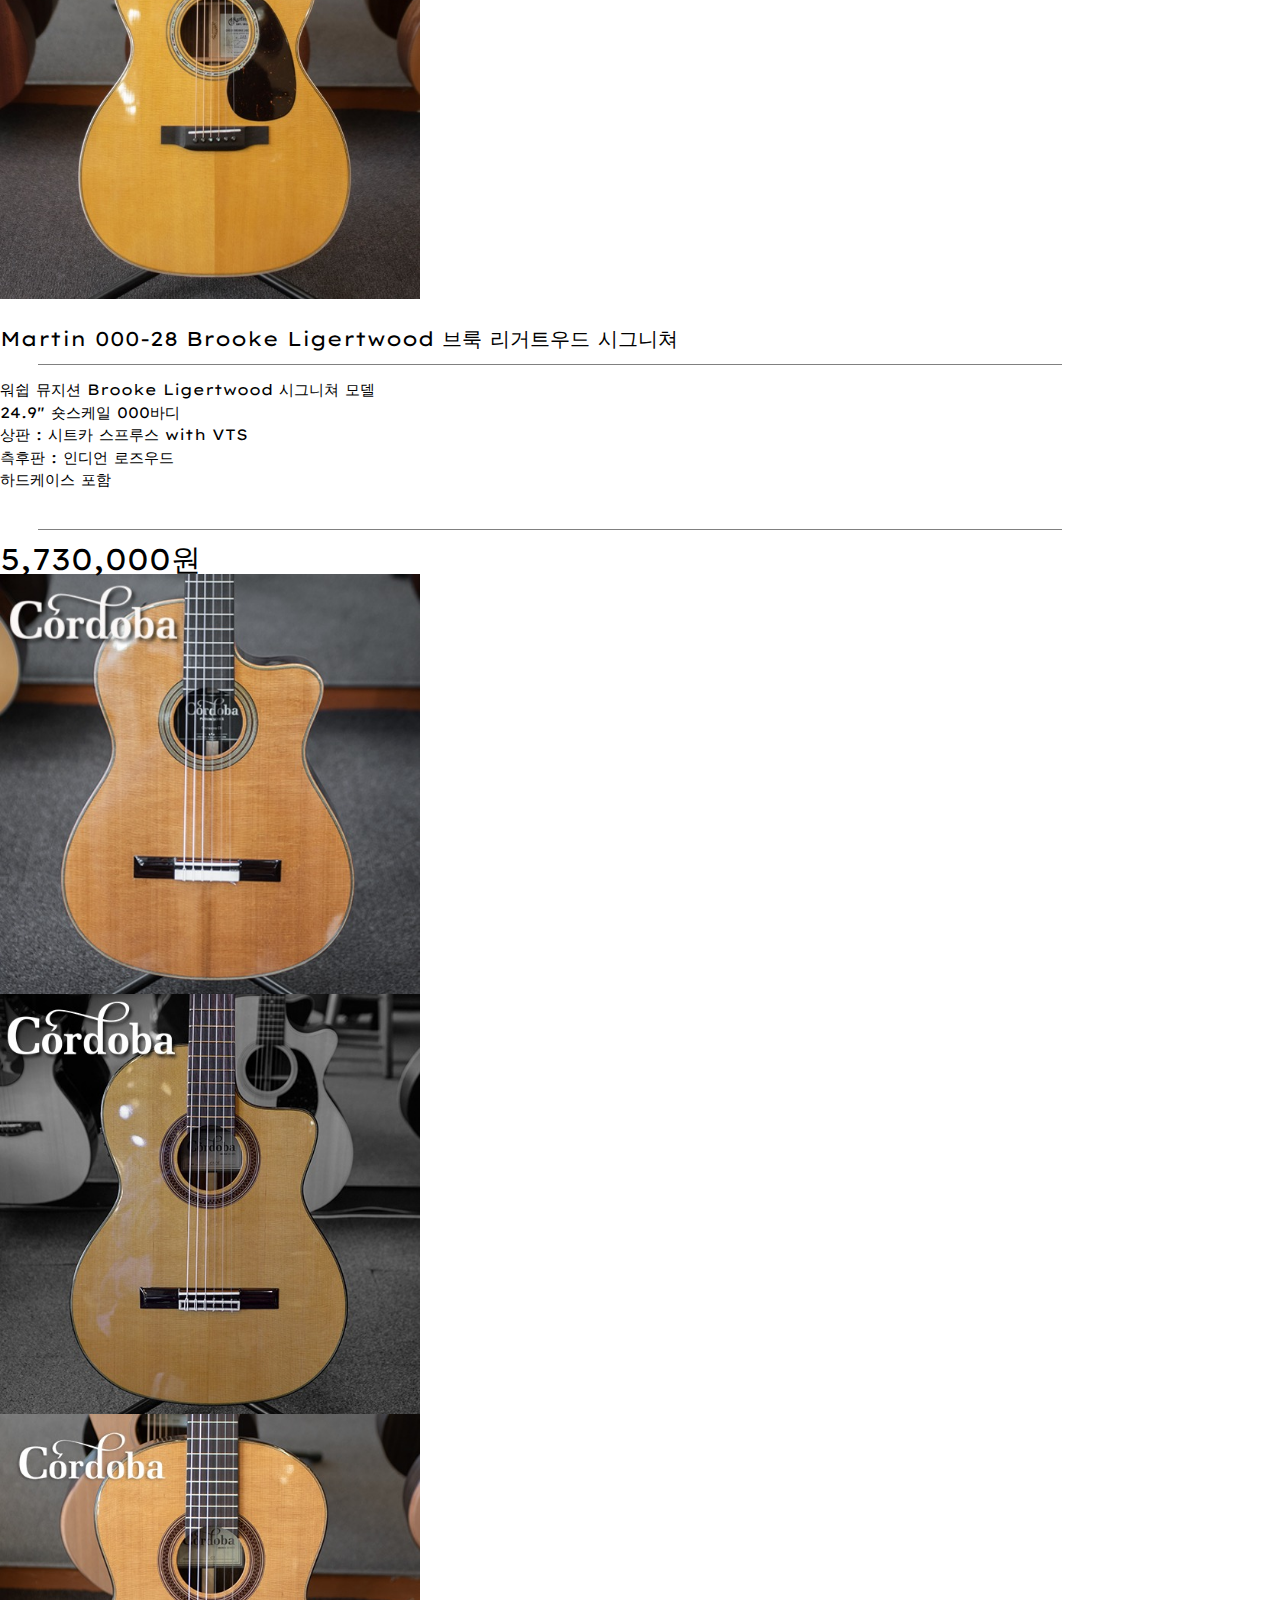
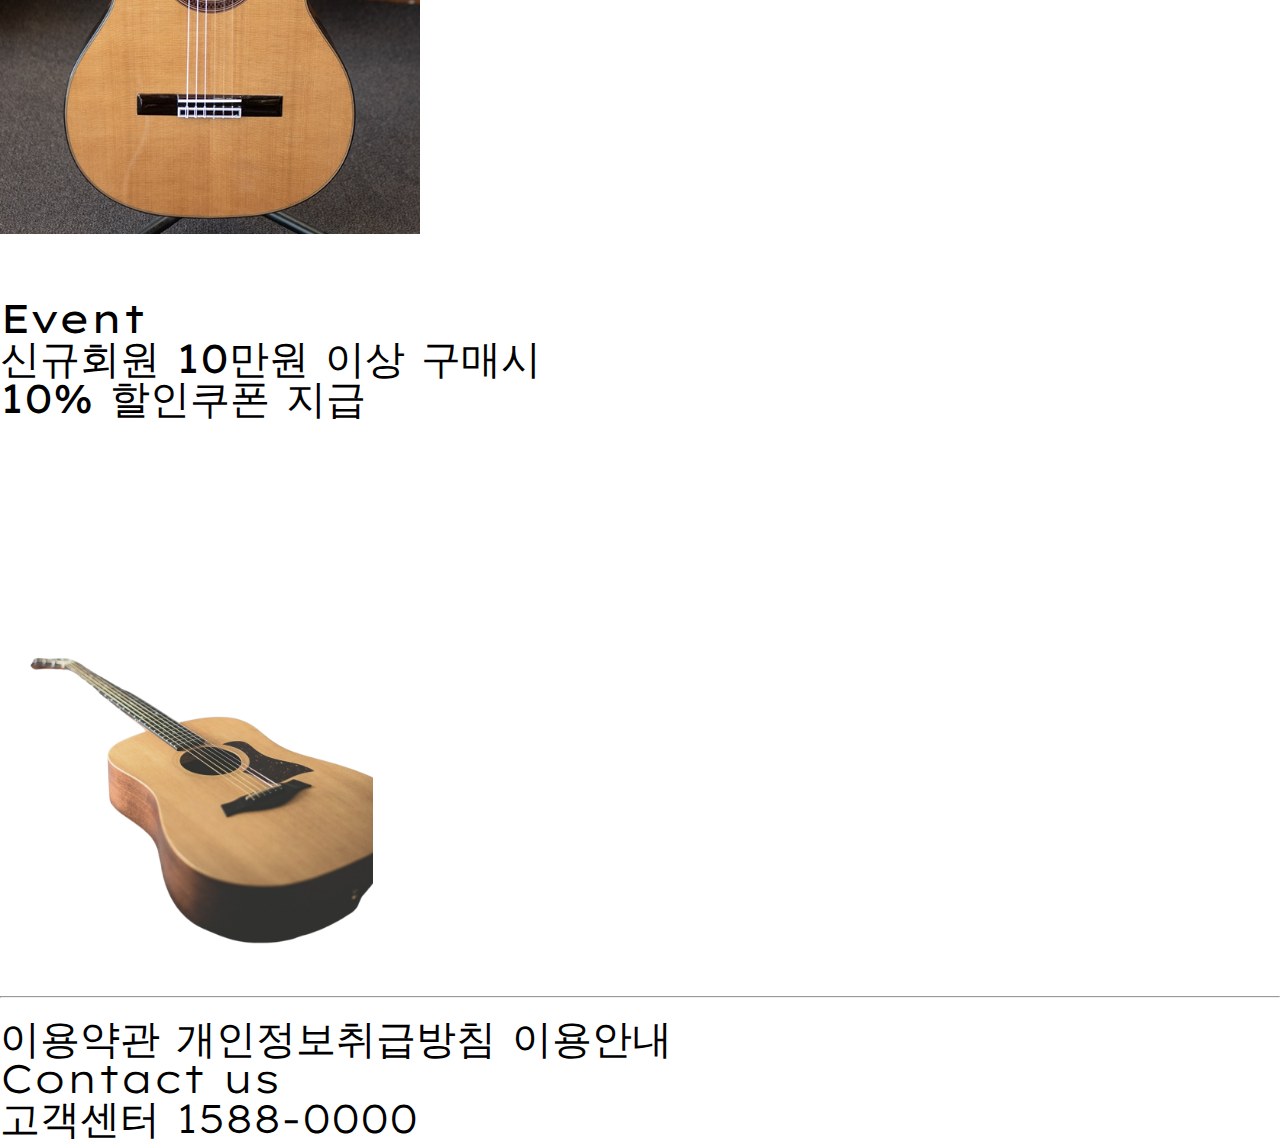
==== commit 965b9008: "best seller CSS 추가" ====
--- a/index.html
+++ b/index.html
@@ -6,8 +6,6 @@
     <meta name="viewport" content="width=device-width, initial-scale=1.0">
     <title>Acoustic</title>
     <link rel="stylesheet" href="css/common.css">
-    <!-- <link rel="stylesheet"
-        href="https://fonts.googleapis.com/css2?family=Material+Symbols+Outlined:opsz,wght,FILL,GRAD@48,400,0,0" /> -->
     <link rel="stylesheet"
         href="https://fonts.googleapis.com/css2?family=Material+Icons+Outlined">
 
@@ -22,7 +20,7 @@
                 fade: true,
                 cssEase: 'linear',
                 autoplay:true,
-                autoplaySpeed:1500
+                autoplaySpeed:2000
             });
             $('.best_seller_slide').slick({
                 infinite: true,
@@ -84,27 +82,87 @@
     <section class="features">
         <ul class="feature_list">
             <li>
+                <img src="img/feature1.jpg" alt="" width="615.2px">
+                <div class="gradientOverlay"></div>
                 <p>take a trip <br>with your guitar</p>
-                <img src="img/feature1.jpg" alt="" width="615.2px">
-            </li>
-            <li>
+            </li>
+            <li>
+                <img src="img/feature2.jpg" alt="" width="615.2px">
+                <div class="gradientOverlay"></div>
                 <p>Put your own soul <br>on the guitar.</p>
-                <img src="img/feature2.jpg" alt="" width="615.2px">
             </li>
         </ul>
     </section>
     <section class="bestSeller">
         <h2 class="bestSeller_tt">Best seller</h2>
         <ul class="best_seller_slide">
-            <li>
-                <a href="product/Eastman 이스트만 올솔리드 E1OM 어쿠스틱 기타/Eastman 이스트만 올솔리드 E1OM 어쿠스틱 기타.html">
-                    <img src="product/Eastman 이스트만 올솔리드 E1OM 어쿠스틱 기타/Eastman 이스트만 올솔리드 E1OM 어쿠스틱 기타_1.jpg" alt="" width="420px">
-                </a>
-            </li>
-            <li>
-                <a href="product/Martin 000-28 Brooke Ligertwood 브룩 리거트우드 시그니쳐/Martin 000-28 Brooke Ligertwood 브룩 리거트우드 시그니쳐.html">
-                    <img src="product/Martin 000-28 Brooke Ligertwood 브룩 리거트우드 시그니쳐/Martin 000-28 Brooke Ligertwood 브룩 리거트우드 시그니쳐_1.jpg" alt="" width="420px">
-                </a>
+            <li class="bs_itemList">
+                <div class="thumbnail">
+                    <a href="product/Eastman 이스트만 올솔리드 E1OM 어쿠스틱 기타/Eastman 이스트만 올솔리드 E1OM 어쿠스틱 기타.html" name="prodBox_1">
+                        <img src="product/Eastman 이스트만 올솔리드 E1OM 어쿠스틱 기타/Eastman 이스트만 올솔리드 E1OM 어쿠스틱 기타_1.jpg"
+                            class="thumbnail_img" alt="이스트만 올솔리드 E1OM">
+                    </a>
+                </div>
+                <div class="description" onclick="window.location.href='/product/Eastman 이스트만 올솔리드 E1OM 어쿠스틱 기타/Eastman 이스트만 올솔리드 E1OM 어쿠스틱 기타.html'">
+                    <ul class="spac">
+                        <li class="name">
+                            <strong>
+                                <a href="/product/Eastman 이스트만 올솔리드 E1OM 어쿠스틱 기타/Eastman 이스트만 올솔리드 E1OM 어쿠스틱 기타.html">
+                                    <span>Eastman 이스트만 올솔리드 <br>E1OM 어쿠스틱 기타</span>
+                                </a>
+                            </strong>
+                        </li>
+                        <li class="spac_line">
+                            Eastman의 엔트리급 올솔리드 모델
+                            <br>
+                            OM 바디
+                            <br>
+                            상판 : Solid Sitka Sprucer
+                            <br>
+                            측후판 : Solid Sapelel
+                            <br>
+                            지판 : Ebony
+                            <br>
+                            44.5mm 너트, 빈티지 오픈기어 헤드머신
+                        </li>
+                        <li class="price">
+                            <span class="own_price">798,000원</span>
+                        </li>
+                    </ul>
+                </div>
+            </li>
+            <li class="bs_itemList">
+                <div class="thumbnail">
+                    <a href="product/Martin 000-28 Brooke Ligertwood 브룩 리거트우드 시그니쳐/Martin 000-28 Brooke Ligertwood 브룩 리거트우드 시그니쳐.html" name="prodBox_">
+                        <img src="product/Martin 000-28 Brooke Ligertwood 브룩 리거트우드 시그니쳐/Martin 000-28 Brooke Ligertwood 브룩 리거트우드 시그니쳐_1.jpg"
+                            class="thumbnail_img" alt="마틴 브룩 리거트우드 시그니쳐">
+                    </a>
+                </div>
+                <div class="description" onclick="window.location.href='product/Martin 000-28 Brooke Ligertwood 브룩 리거트우드 시그니쳐/Martin 000-28 Brooke Ligertwood 브룩 리거트우드 시그니쳐.html'">
+                    <ul class="spac">
+                        <li class="name">
+                            <strong >
+                                <a href="product/Martin 000-28 Brooke Ligertwood 브룩 리거트우드 시그니쳐/Martin 000-28 Brooke Ligertwood 브룩 리거트우드 시그니쳐.html">
+                                    <span>Martin 000-28 Brooke Ligertwood 브룩 리거트우드 시그니쳐</span>
+                                </a>
+                            </strong>
+                        </li>
+                        <li class="spac_line">
+                            워쉽 뮤지션 Brooke Ligertwood 시그니쳐 모델
+                            <br>
+                            24.9" 숏스케일 000바디
+                            <br>
+                            상판 : 시트카 스프루스 with VTS
+                            <br>
+                            측후판 : 인디언 로즈우드
+                            <br>
+                            하드케이스 포함
+                        </li>
+                        <li class="price">
+                            <span class="own_price">5,730,000원</span>
+                        </li>
+                    </ul>
+                </div>
             </li>
             <li>
                 <a href="product/Cordoba 코르도바 퓨전 클래식기타 Fusion Orchestra 오케스트라 CE CD (48mm 너트너비)/Cordoba 코르도바 퓨전 클래식기타 Fusion Orchestra 오케스트라 CE CD (48mm 너트너비).html">
--- a/css/common.css
+++ b/css/common.css
@@ -55,6 +55,18 @@
     font-weight: 300;
 }
 
+.name {
+    font-size: 20px;
+}
+
+.spac_line{
+    font-size: 15px;
+}
+
+.price{
+    font-size: 30px;
+}
+
 /* 헤더 */
 header {
     position: relative;
@@ -62,15 +74,17 @@
     flex-shrink: 0;
     padding: 5px;
     border-bottom: 1px solid gray;
+    align-items: center;
 }
 
 .container {
     width: 1280px;
     margin: 0 auto;
-    display:flex;
+    display: flex;
     justify-content: space-between;
     align-items: center;
     position: relative;
+    padding: 5px;
 }
 
 .header_list {
@@ -78,7 +92,7 @@
 }
 
 .hd_page_tt {
-    position:absolute;
+    position: absolute;
     top: 50%;
     right: 0;
     transform: translateY(-50%);
@@ -89,23 +103,24 @@
     text-overflow: ellipsis;
 }
 
-.hd_page_tt a{
+.hd_page_tt a {
     padding-left: 58px;
 }
 
-.hd_member_tt a{
+.hd_member_tt a {
     padding-left: 43px;
 }
 
-body>header>hr{
+body>header>hr {
     width: 1920px;
 }
 
 /* 베너 */
-.banner{
+.banner {
     width: 1280px;
     height: 600;
 }
+
 .material-symbols-outlined {
     font-family: 'Material Icons Outlined';
     font-size: 24px;
@@ -115,10 +130,10 @@
     white-space: nowrap;
     word-wrap: normal;
     direction: ltr;
-  }
-  
-  .slick-prev,
-  .slick-next {
+}
+
+.slick-prev,
+.slick-next {
     position: absolute;
     top: 50%;
     transform: translateY(-50%);
@@ -133,16 +148,16 @@
     border: none;
     outline: none;
     background-color: transparent;
-  }
-  
-  .slick-prev:hover,
-  .slick-next:hover {
+}
+
+.slick-prev:hover,
+.slick-next:hover {
     background-color: rgba(0, 0, 0, 0.3);
     color: #fff;
-  }
-  
-  .slick-prev:before,
-  .slick-next:before {
+}
+
+.slick-prev:before,
+.slick-next:before {
     font-family: "Material Icons Outlined";
     font-weight: normal;
     font-style: normal;
@@ -154,58 +169,163 @@
     line-height: 1;
     content: attr(data-icon);
     color: #000;
-  }
-  
-  .slick-prev {
+}
+
+.slick-prev {
     left: 20px;
-  }
-  
-  .slick-prev:before {
+}
+
+.slick-prev:before {
     content: "chevron_left";
-  }
-  
-  .slick-next {
+}
+
+.slick-next {
     right: 20px;
-  }
-  
-  .slick-next:before {
+}
+
+.slick-next:before {
     content: "chevron_right";
-  }
-
-  .slick-dots{
+}
+
+.slick-dots {
     display: none;
-  }
-
-  .banner {
-    position: relative;
-  }
-  
-  .banner_tt_1 {
+}
+
+.banner {
+    position: relative;
+    padding-top: 63.5px;
+}
+
+.banner_tt_1 {
     position: absolute;
     top: 20%;
     left: 55%;
     transform: translate(-50%, -50%);
     font-size: 24px;
     color: #fff;
-  }
-
-  .banner_tt_2 {
+}
+
+.banner_tt_2 {
     position: absolute;
     top: 30%;
     left: 83%;
     transform: translate(-50%, -50%);
     font-size: 24px;
     color: #000;
-  }
-
-  .banner_tt_3 {
+}
+
+.banner_tt_3 {
     position: absolute;
     top: 30%;
     left: 70%;
     transform: translate(-50%, -50%);
     font-size: 24px;
     color: #fff;
-  }
-
-  /* features */
-  +}
+
+/* features */
+.features {
+    position: relative;
+    padding-top: 63.5px;
+}
+
+.feature_list {
+    display: flex;
+    flex-direction: row;
+    justify-content: center;
+    gap: 50px;
+}
+
+.feature_list>li {
+    display: flex;
+    justify-content: center;
+    align-items: center;
+    width: 615px;
+    height: 476px;
+    overflow: hidden;
+    position: relative;
+}
+
+.feature_list>li>p {
+    position: absolute;
+    bottom: 5%;
+    color: #fff;
+}
+
+.gradientOverlay {
+    position: absolute;
+    top: 0;
+    left: 0;
+    width: 100%;
+    height: 100%;
+    background-image: linear-gradient(to bottom, rgba(0, 0, 0, 0), rgba(0, 0, 0, 0.5));
+    pointer-events: none;
+}
+
+.feature_list>li>img {
+    width: 100%;
+    height: auto;
+    box-sizing: border-box;
+}
+
+/* best seller */
+.bestSeller{
+    padding-top: 63.5px;
+}
+
+.best_seller_slide{
+    padding-top: 30px;
+}
+
+.name,
+.spac,
+.price{
+    padding-top: 15px;
+}
+
+.name{
+    line-height: 1;
+}
+
+.spac_line{
+    height: 150px;
+    margin-top: 15px;
+    padding-top: 15px;
+    line-height: 1.5;
+    position: relative;
+}
+
+.spac_line::before {
+    content: "";
+    position: absolute;
+    top: 0;
+    left: 3%;
+    width: 80%;
+    height: 1px;
+    background-color: gray;
+}
+
+.bs_itemList>.thumbnail>a>img{
+    width: 420px;
+    height: 420px;
+    overflow: hidden;
+}
+
+.price{
+    position: relative;
+}
+
+.price::before {
+    content: "";
+    position: absolute;
+    top: 0;
+    left: 3%;
+    width: 80%;
+    height: 1px;
+    background-color: gray;
+}
+
+/* 이벤트 */
+.event{
+    padding-top: 63.5px;
+}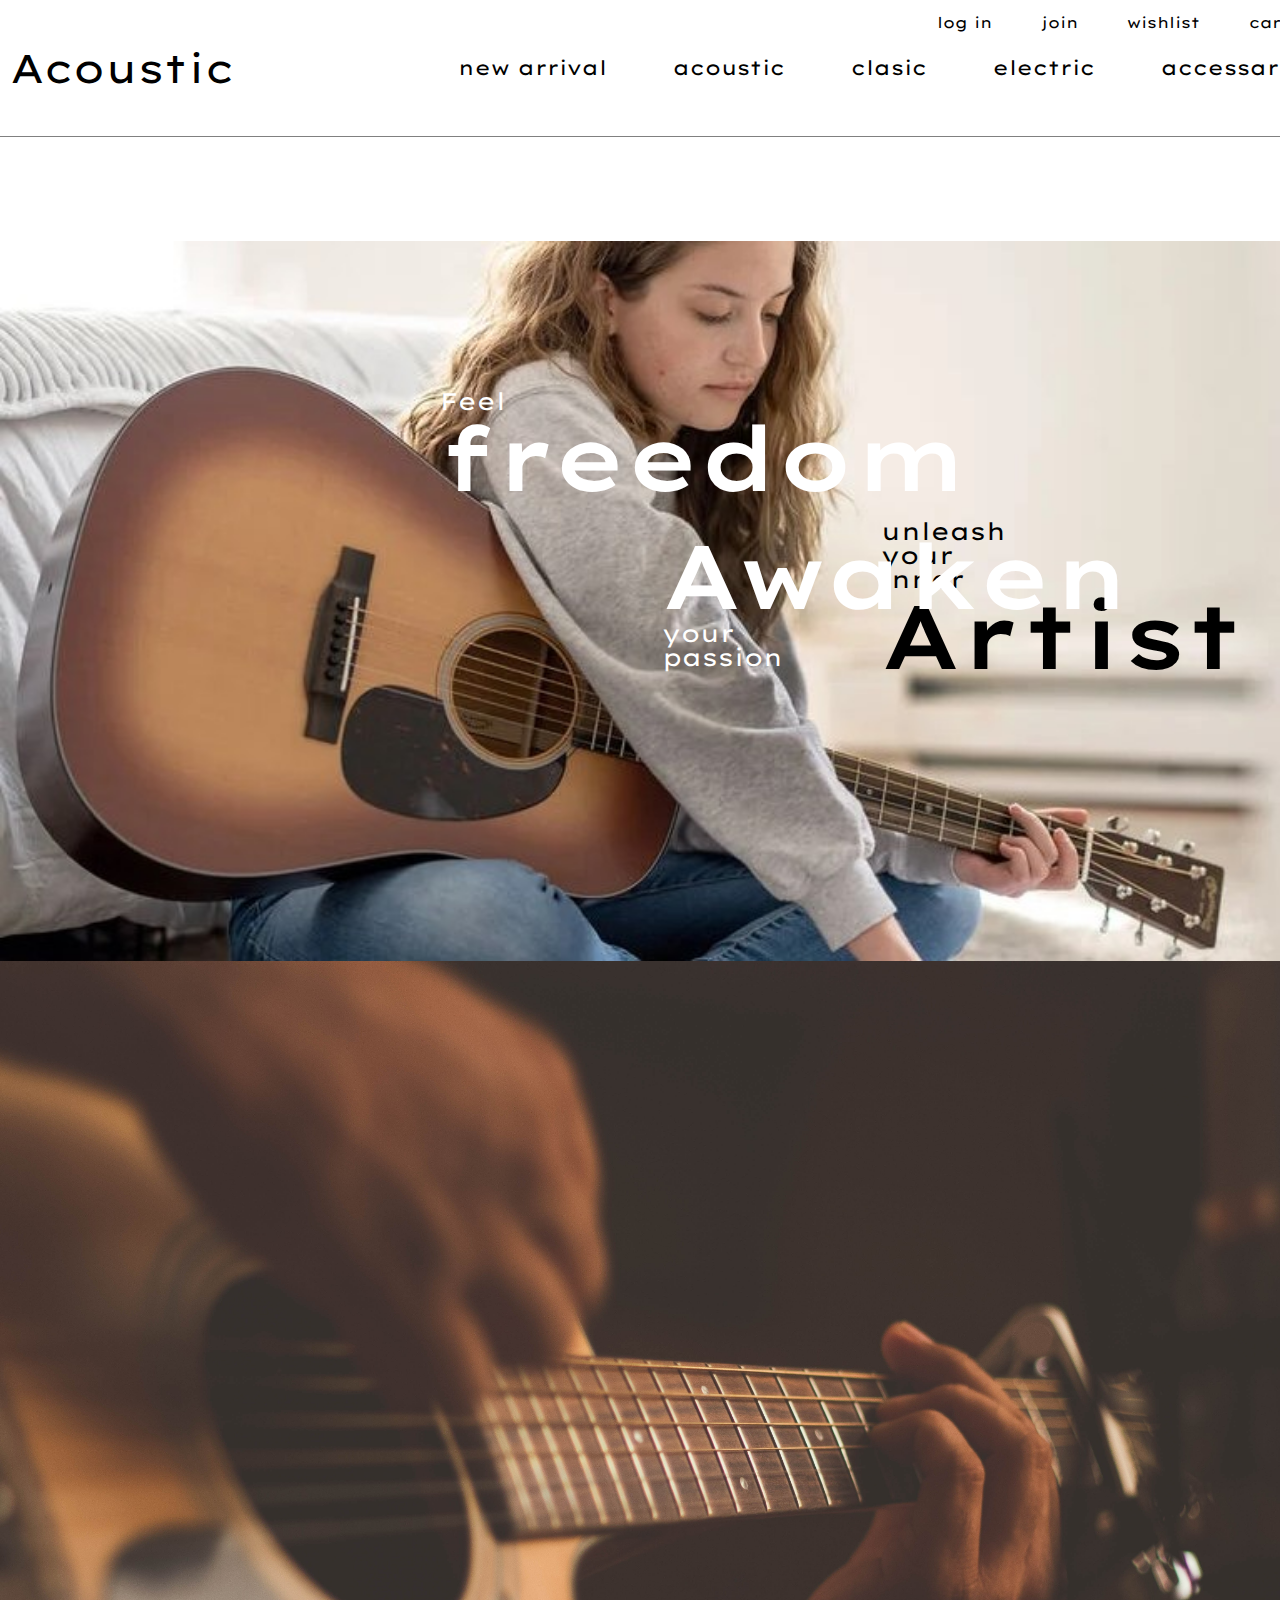
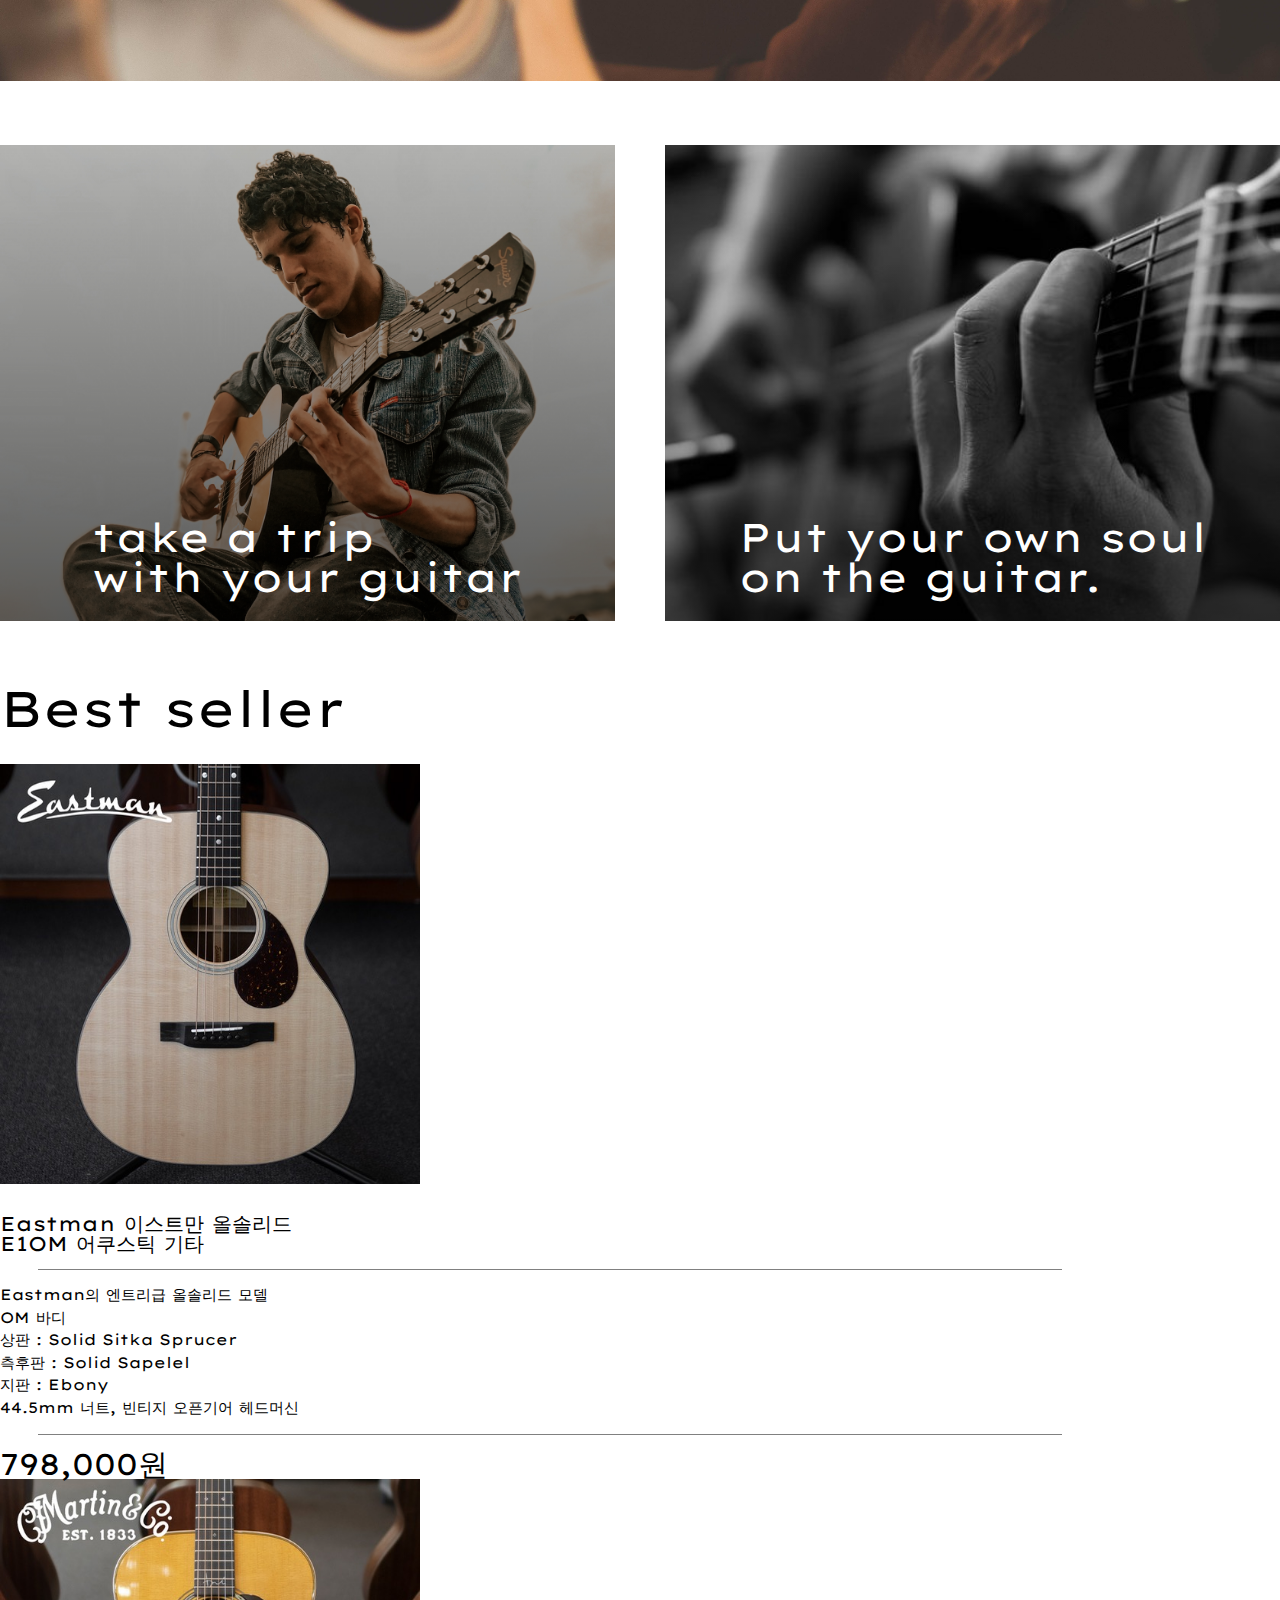
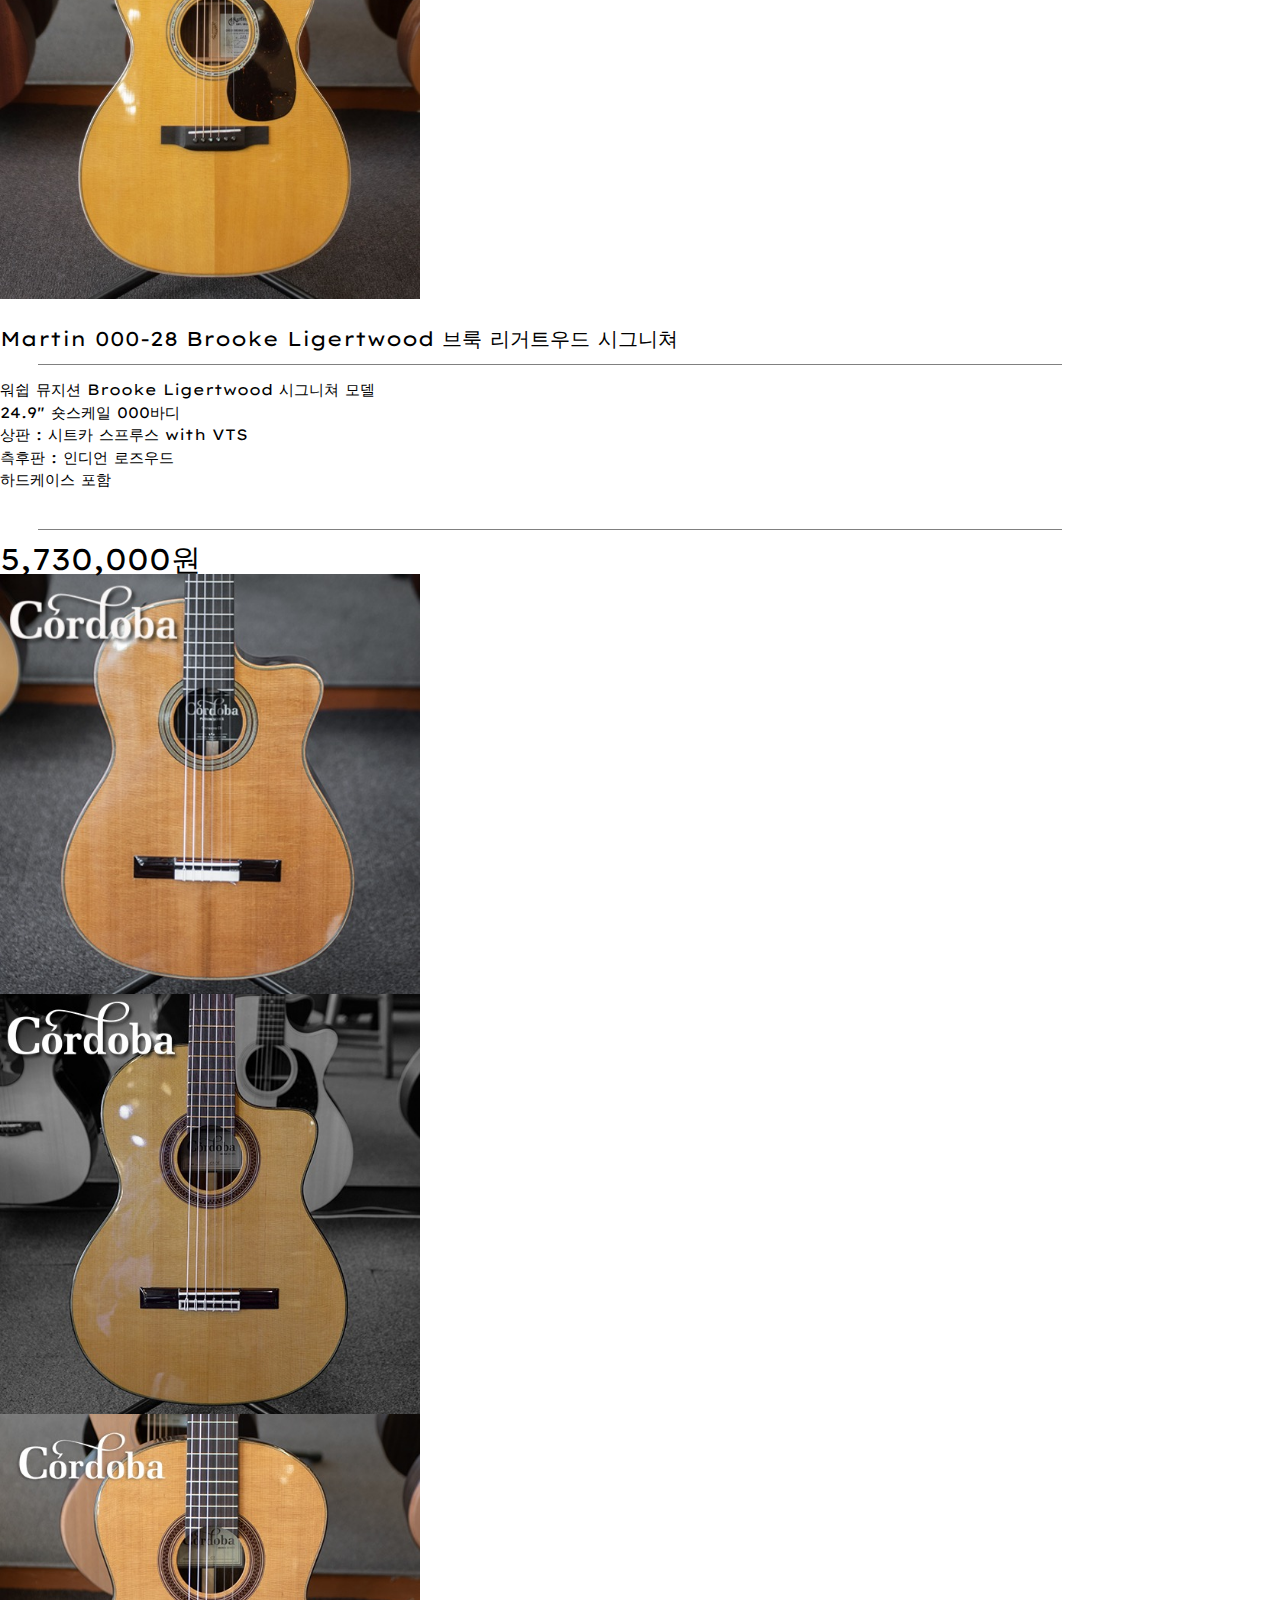
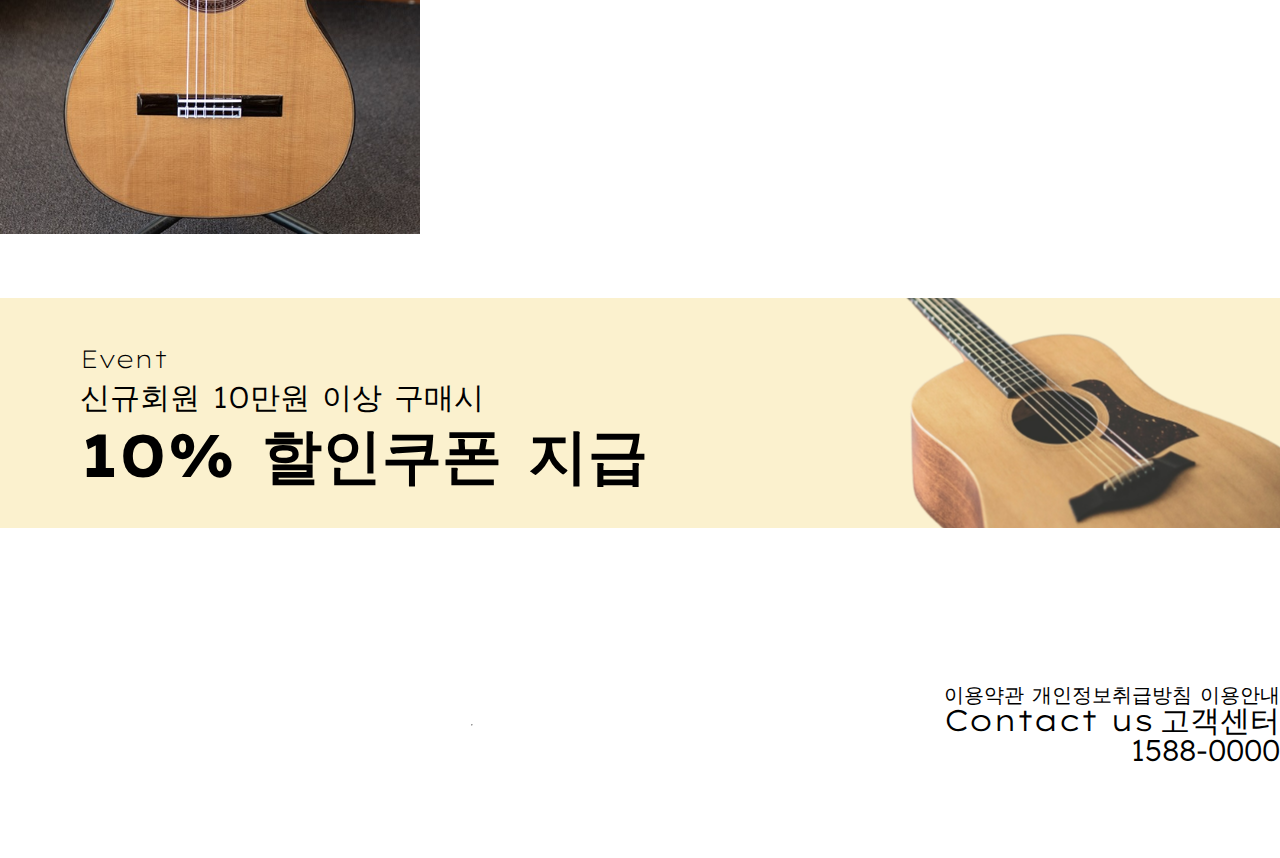
==== commit 046914ce: "footer CSS 진행중" ====
--- a/index.html
+++ b/index.html
@@ -141,7 +141,7 @@
                 <div class="description" onclick="window.location.href='product/Martin 000-28 Brooke Ligertwood 브룩 리거트우드 시그니쳐/Martin 000-28 Brooke Ligertwood 브룩 리거트우드 시그니쳐.html'">
                     <ul class="spac">
                         <li class="name">
-                            <strong >
+                            <strong>
                                 <a href="product/Martin 000-28 Brooke Ligertwood 브룩 리거트우드 시그니쳐/Martin 000-28 Brooke Ligertwood 브룩 리거트우드 시그니쳐.html">
                                     <span>Martin 000-28 Brooke Ligertwood 브룩 리거트우드 시그니쳐</span>
                                 </a>
@@ -182,26 +182,29 @@
         </ul>
     </section>
     <section class="event">
-        <div class="event_text">
-            <span>Event</span><br>
-            <span>신규회원 10만원 이상 구매시</span><br>
-            <span>10% 할인쿠폰 지급</span>
+        <div class="event_tt">
+            <span class="event_tt_1">Event</span><br>
+            <span class="event_tt_2">신규회원 10만원 이상 구매시</span><br>
+            <span class="event_tt_3">10% 할인쿠폰 지급</span>
         </div>
-        <img class="eventImg" src="img/event.png" alt="" height="558.6px">
+        <img class="eventImg" src="img/event.png" alt="" width="520.93px">
     </section>
     <footer>
         <hr>
         <ul class="footer_tt">
             <li>
-                <a href="#">이용약관</a>
-                <a href="#">개인정보취급방침</a>
-                <a href="#">이용안내</a>
-            </li>
-        </ul>
-        <div class="contact_us_tt">
-            <p>Contact us</p>
-            <p>고객센터 1588-0000</p>
-        </div>
+                <a href="#" class="footer_tt_1">이용약관</a>
+                <a href="#" class="footer_tt_2">개인정보취급방침</a>
+                <a href="#" class="footer_tt_3">이용안내</a>
+            </li>
+            <li class="contact_us_tt">
+                <p>Contact us</p>
+            </li>
+            <li>
+                <span class="cs">고객센터 </span>
+                <span class="num">1588-0000</span>
+            </li>
+        </ul>
     </footer>
 </body>
 
--- a/css/common.css
+++ b/css/common.css
@@ -3,7 +3,8 @@
 @import url('https://fonts.googleapis.com/css2?family=Inter&family=Lexend&family=Lexend+Deca:wght@300&family=Lexend+Exa&family=Lexend+Giga:wght@200;300;400;600;700&family=Lexend+Mega:wght@600&display=swap');
 
 /* 레이아웃 */
-section {
+section,
+footer{
     width: 1280px;
     margin: 0 auto;
 }
@@ -48,10 +49,23 @@
 }
 
 .footer_tt {
+    font-size: 20px;
     font-weight: 200;
 }
 
 .contact_us_tt {
+    font-size: 30px;
+    font-weight: 300;
+}
+
+.cs {
+    font-size: 30px;
+    font-weight: 300;
+}
+
+.num {
+    font-size: 30px;
+    font-family: Lexend Deca;
     font-weight: 300;
 }
 
@@ -59,11 +73,11 @@
     font-size: 20px;
 }
 
-.spac_line{
+.spac_line {
     font-size: 15px;
 }
 
-.price{
+.price {
     font-size: 30px;
 }
 
@@ -223,6 +237,24 @@
     color: #fff;
 }
 
+.event_tt_1 {
+    font-size: 25px;
+    font-weight: 200;
+    line-height: 26px;
+}
+
+.event_tt_2 {
+    font-size: 30px;
+    font-weight: 300;
+    line-height: 40px;
+}
+
+.event_tt_3 {
+    font-size: 60px;
+    font-weight: 700;
+    line-height: 75px;
+}
+
 /* features */
 .features {
     position: relative;
@@ -269,25 +301,25 @@
 }
 
 /* best seller */
-.bestSeller{
+.bestSeller {
     padding-top: 63.5px;
 }
 
-.best_seller_slide{
+.best_seller_slide {
     padding-top: 30px;
 }
 
 .name,
 .spac,
-.price{
+.price {
     padding-top: 15px;
 }
 
-.name{
+.name {
     line-height: 1;
 }
 
-.spac_line{
+.spac_line {
     height: 150px;
     margin-top: 15px;
     padding-top: 15px;
@@ -305,13 +337,13 @@
     background-color: gray;
 }
 
-.bs_itemList>.thumbnail>a>img{
+.bs_itemList>.thumbnail>a>img {
     width: 420px;
     height: 420px;
     overflow: hidden;
 }
 
-.price{
+.price {
     position: relative;
 }
 
@@ -326,6 +358,49 @@
 }
 
 /* 이벤트 */
-.event{
+.event {
+    margin-top: 63.5px;
+    width: 1280px;
+    height: 230px;
+    display: flex;
+    align-items: center;
+    position: relative;
+    overflow: hidden;
+    background-color: #FBF1CE;
+}
+
+.event_tt {
+    text-align: left;
+    margin-left: 80px;
+
+}
+
+.eventImg {
+    position: absolute;
+    height: auto;
+    top: 85%;
+    right: -20.5%;
+    transform: translate(-50%, -50%);
+    size: 45%;
+}
+
+
+footer {
     padding-top: 63.5px;
-}+    height: 267px;
+    display: flex;
+    justify-content: space-between;
+    align-items: center;
+    flex-wrap: wrap;
+}
+
+.footer_tt,
+.contact_us_tt {
+    float: left;
+}
+
+.cs, 
+.num { 
+    float: right;
+  }
+  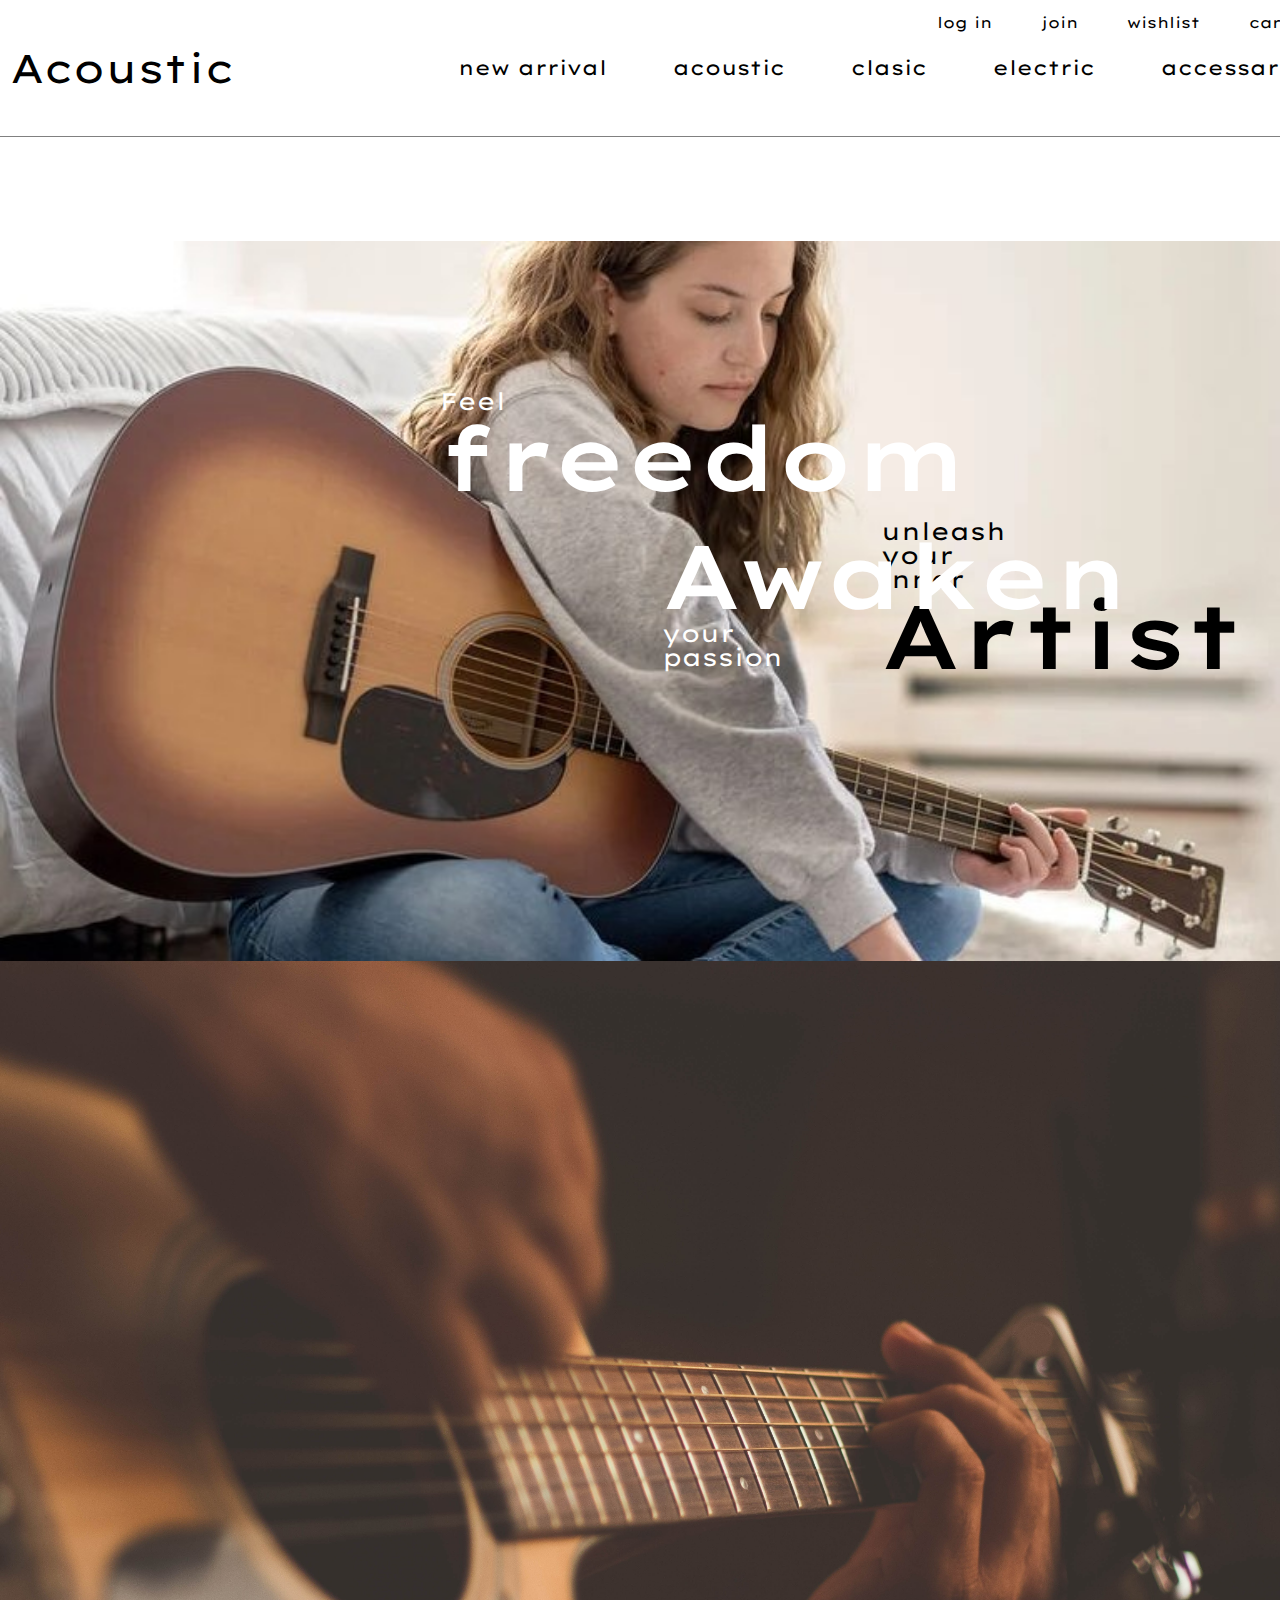
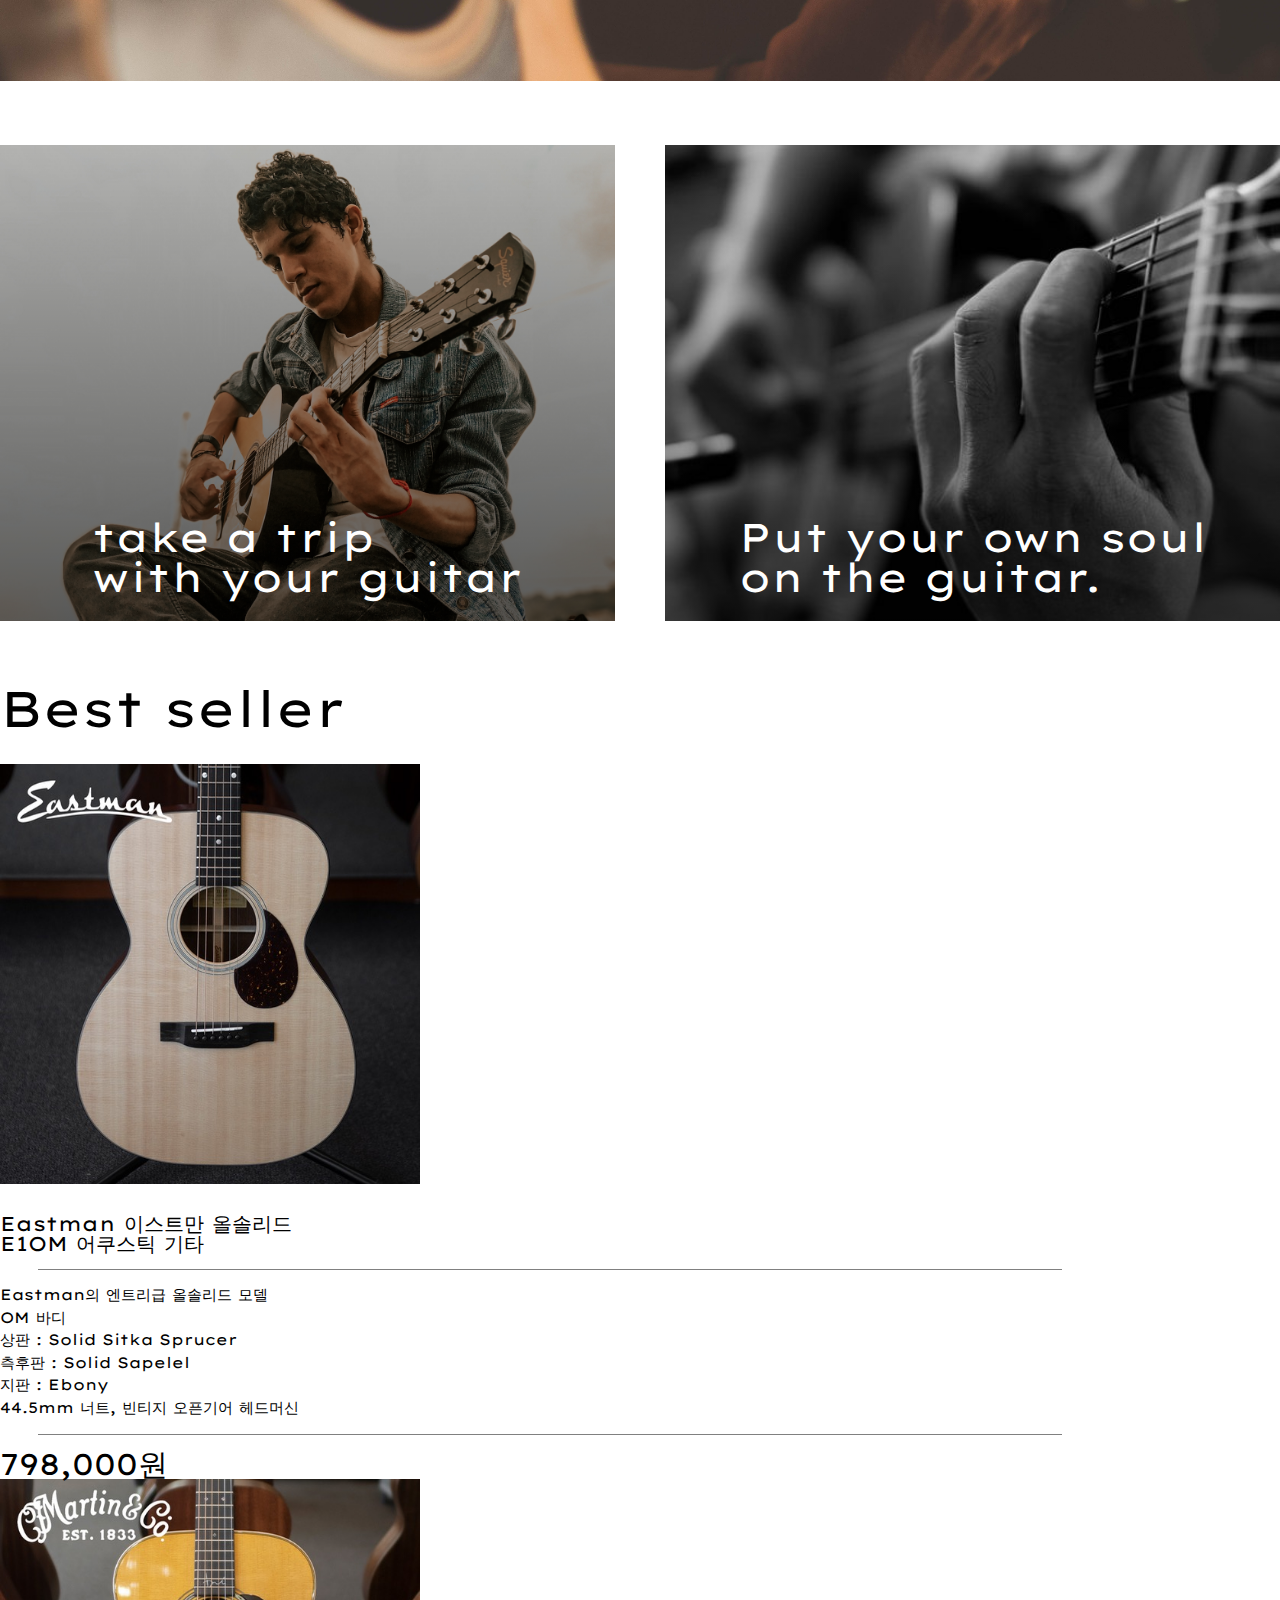
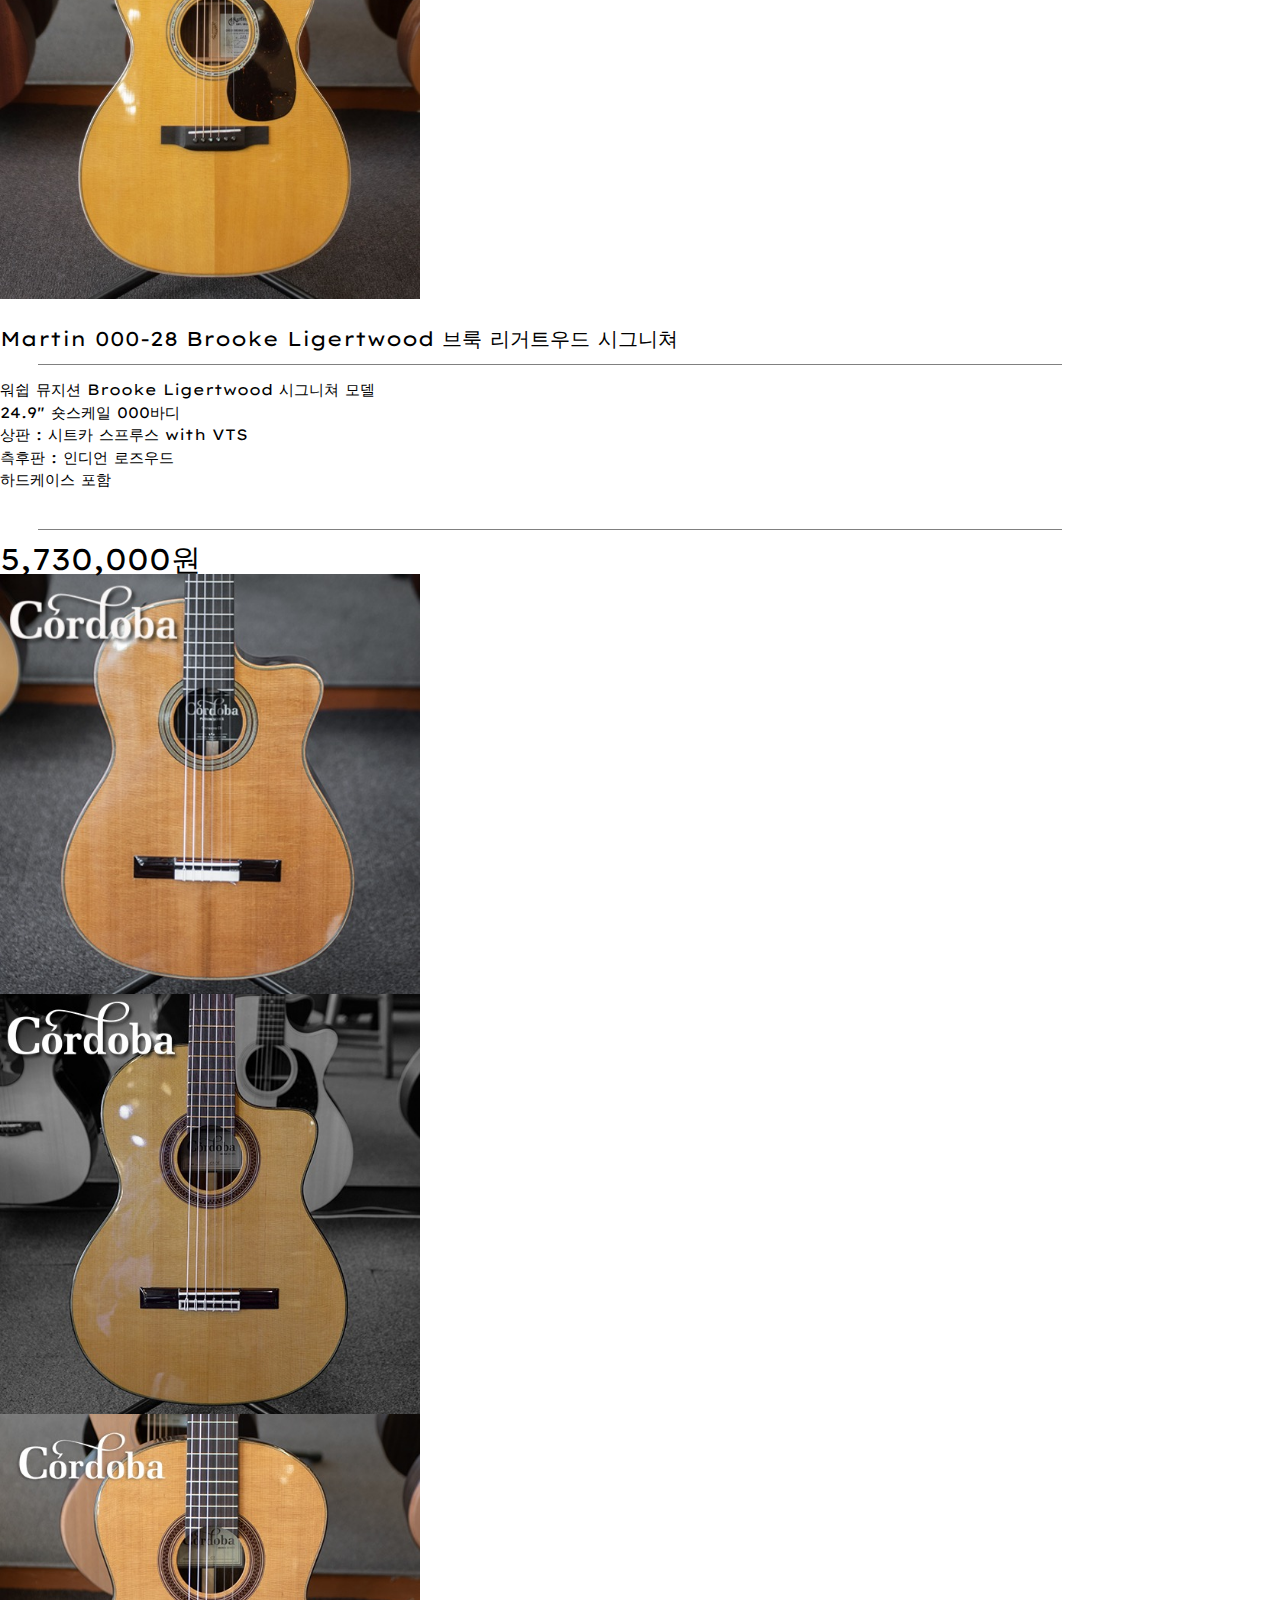
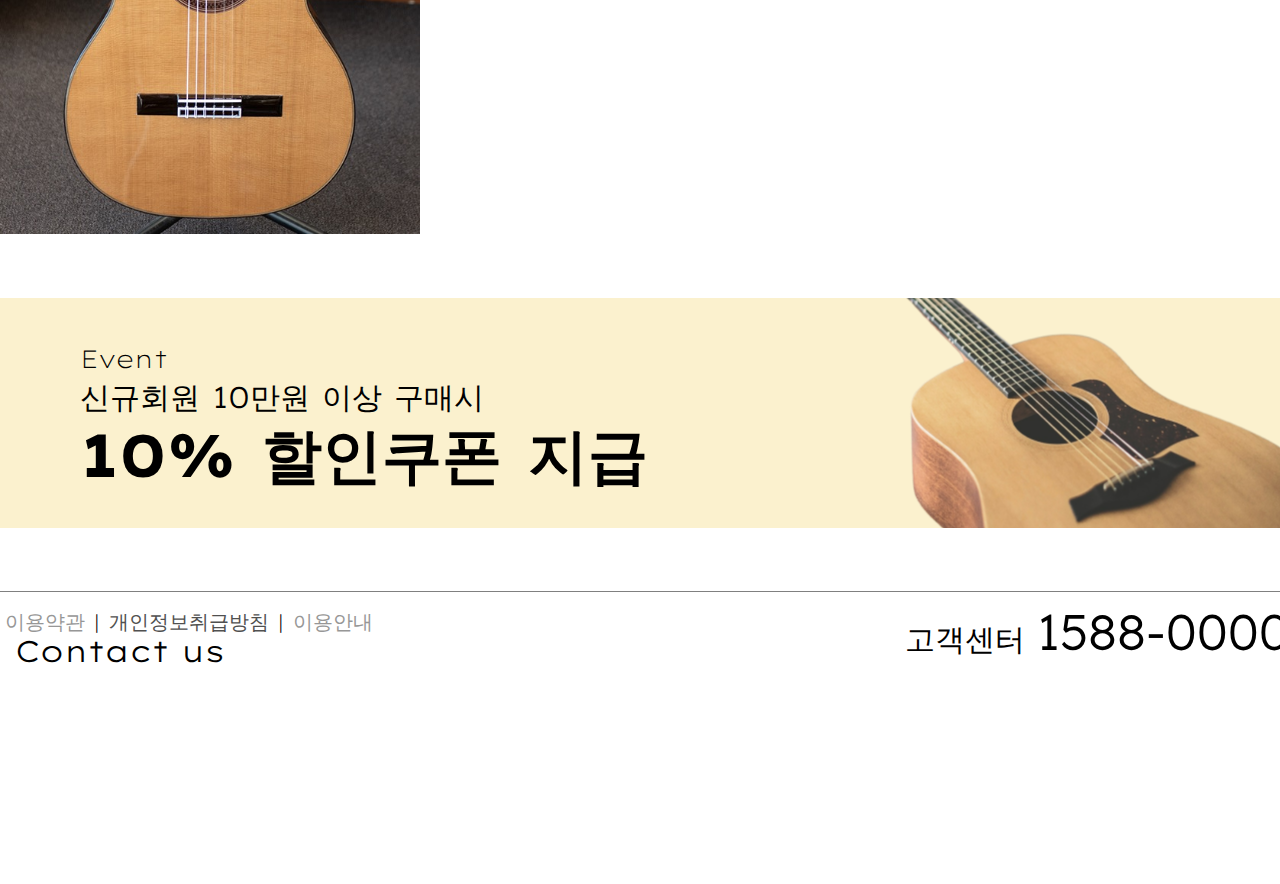
==== commit 99eaa4f6: "footer css 완성" ====
--- a/index.html
+++ b/index.html
@@ -33,7 +33,7 @@
 
 <body>
     <header>
-        <div class="container">
+        <div class="container_h">
             <h1><a href="index.html">Acoustic</a></h1>
             <nav>
                 <ul class="header_list">
@@ -190,21 +190,24 @@
         <img class="eventImg" src="img/event.png" alt="" width="520.93px">
     </section>
     <footer>
-        <hr>
-        <ul class="footer_tt">
-            <li>
+        <div class="container_f">
+            <ul class="footer_list">
+                <li class="terms_f">
                 <a href="#" class="footer_tt_1">이용약관</a>
+                |
                 <a href="#" class="footer_tt_2">개인정보취급방침</a>
+                |
                 <a href="#" class="footer_tt_3">이용안내</a>
-            </li>
-            <li class="contact_us_tt">
-                <p>Contact us</p>
-            </li>
-            <li>
-                <span class="cs">고객센터 </span>
-                <span class="num">1588-0000</span>
-            </li>
-        </ul>
+                </li>
+                <li class="contact_us_tt">
+                    <p>Contact us</p>
+                </li>
+                <li class="csnum">
+                    <span class="cs">고객센터 </span>
+                    <span class="num">1588-0000</span>
+                </li>
+            </ul>
+        </div>
     </footer>
 </body>
 
--- a/css/common.css
+++ b/css/common.css
@@ -4,7 +4,7 @@
 
 /* 레이아웃 */
 section,
-footer{
+footer {
     width: 1280px;
     margin: 0 auto;
 }
@@ -48,7 +48,7 @@
     font-family: 'Inter', sans-serif;
 }
 
-.footer_tt {
+.footer_list {
     font-size: 20px;
     font-weight: 200;
 }
@@ -56,6 +56,7 @@
 .contact_us_tt {
     font-size: 30px;
     font-weight: 300;
+    line-height: 38px;
 }
 
 .cs {
@@ -64,7 +65,7 @@
 }
 
 .num {
-    font-size: 30px;
+    font-size: 50px;
     font-family: Lexend Deca;
     font-weight: 300;
 }
@@ -91,7 +92,7 @@
     align-items: center;
 }
 
-.container {
+.container_h {
     width: 1280px;
     margin: 0 auto;
     display: flex;
@@ -125,10 +126,50 @@
     padding-left: 43px;
 }
 
-body>header>hr {
-    width: 1920px;
-}
-
+/* footer */
+footer {
+    position: relative;
+    margin-top: 63.5px;
+    width: 1920px auto;
+    border-top: 1px solid gray;
+    padding: 5px;
+    align-items: center;
+    flex-shrink: 0;
+}
+
+.container_f {
+    margin-top: 15px;
+}
+
+.footer_list {
+    width: 1280px;
+    height: 267px;
+}
+
+.terms_f {
+    margin-right: 10px;
+}
+
+.contact_us_tt {
+    margin-left: 10px;
+}
+
+.footer_tt_1,
+.footer_tt_3 {
+    color: #979797;
+}
+
+.footer_tt_2 {
+    color: #505050;
+}
+
+.csnum {
+    position: absolute;
+    right: 0;
+    top: 15px;
+}
+
+/* indexpage*/
 /* 베너 */
 .banner {
     width: 1280px;
@@ -384,23 +425,4 @@
     size: 45%;
 }
 
-
-footer {
-    padding-top: 63.5px;
-    height: 267px;
-    display: flex;
-    justify-content: space-between;
-    align-items: center;
-    flex-wrap: wrap;
-}
-
-.footer_tt,
-.contact_us_tt {
-    float: left;
-}
-
-.cs, 
-.num { 
-    float: right;
-  }
-  +/* login page */
